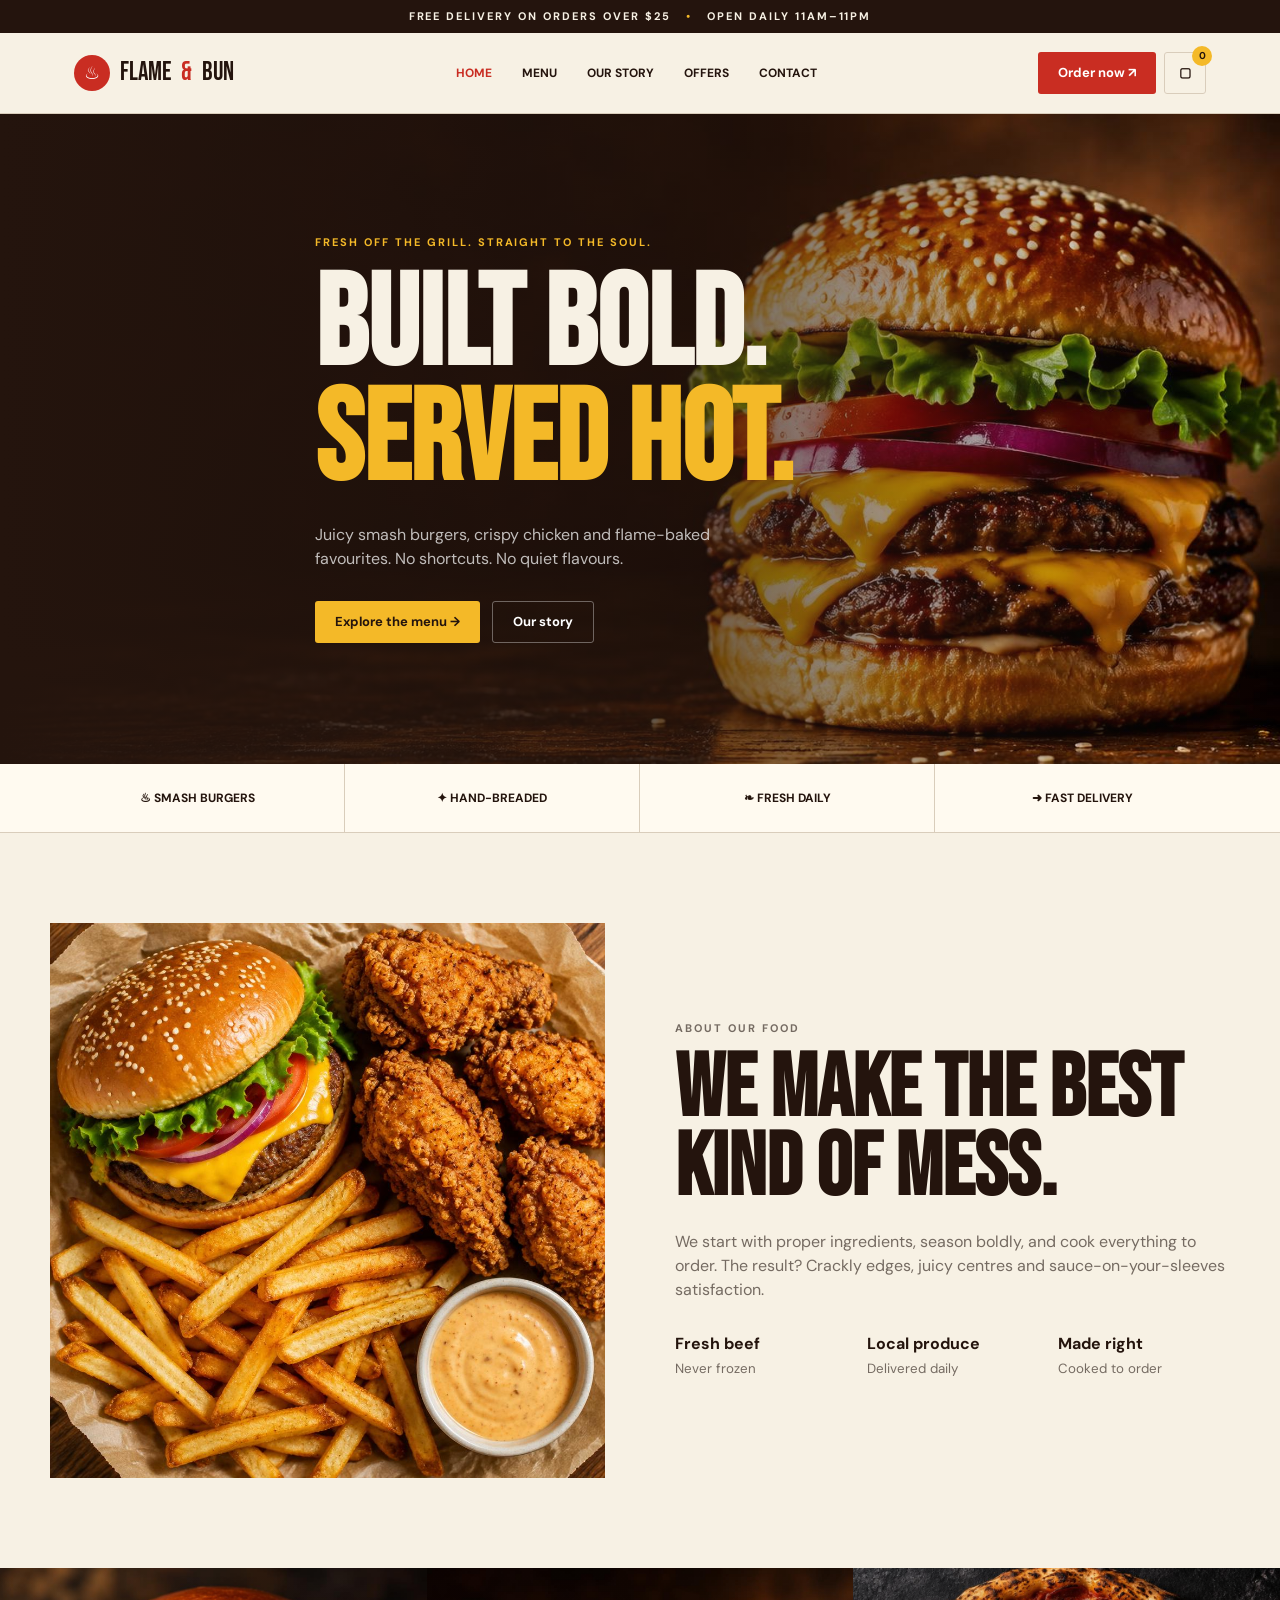
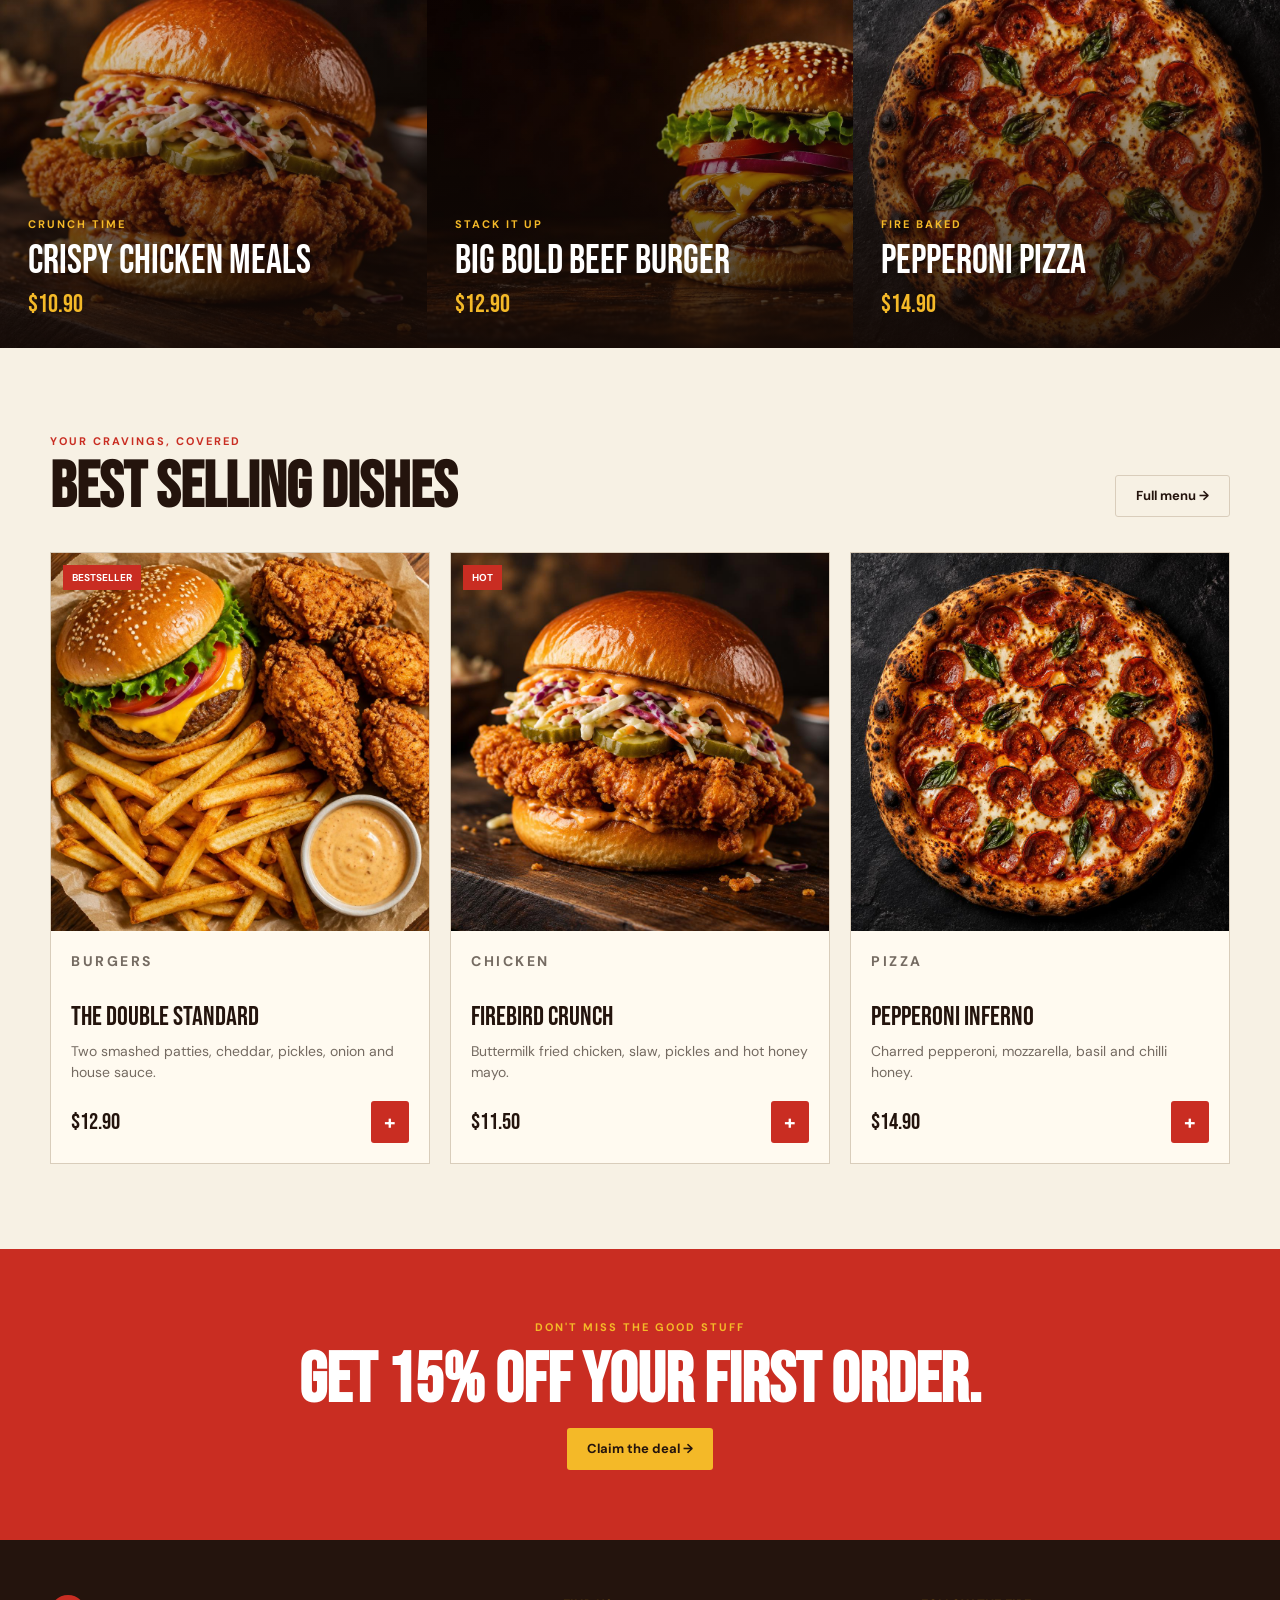
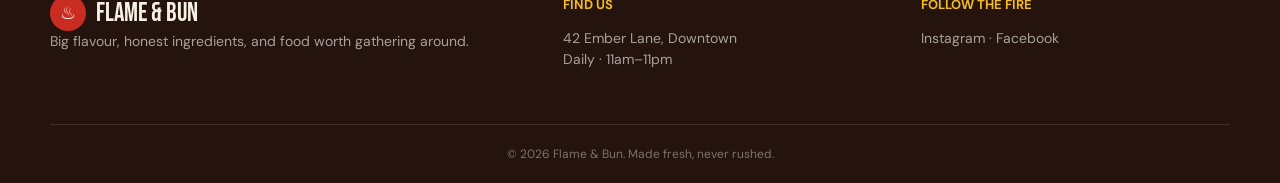
==== index.html @ 81d314da "not yet" ====
<!doctype html><html lang="en"><head><meta charset="UTF-8"><meta name="viewport" content="width=device-width,initial-scale=1"><title>Flame & Bun — Burgers Built Bold</title><meta name="description" content="Smash burgers, fried chicken and fire-baked pizza made fresh every day."><link rel="stylesheet" href="styles.css"></head><body data-page="home"><div class="topbar">Free delivery on orders over $25 <b>•</b> Open daily 11am–11pm</div><header class="header"><div class="nav-wrap"><a class="brand" href="index.html"><span class="brand-mark">♨</span>Flame <em>&</em> Bun</a><nav class="nav"><a data-page="home" href="index.html">Home</a><a data-page="menu" href="menu.html">Menu</a><a data-page="about" href="about.html">Our story</a><a data-page="offers" href="offers.html">Offers</a><a data-page="contact" href="contact.html">Contact</a></nav><div class="actions"><a class="btn order-btn" href="menu.html">Order now ↗</a><button class="btn cart" aria-label="Shopping bag">▢<span class="cart-count"></span></button><button class="btn menu-toggle" aria-label="Toggle menu">☰</button></div></div></header><main><section class="hero"><img src="assets/hero-burger.jpg" alt="Double cheeseburger"><div class="container hero-content"><p class="eyebrow on-dark">Fresh off the grill. Straight to the soul.</p><h1 class="display">Built bold.<br><span>Served hot.</span></h1><p>Juicy smash burgers, crispy chicken and flame-baked favourites. No shortcuts. No quiet flavours.</p><div class="button-row"><a class="btn gold" href="menu.html">Explore the menu →</a><a class="btn inverse" href="about.html">Our story</a></div></div></section><section class="features"><div class="container feature-grid"><div class="feature">♨ Smash burgers</div><div class="feature">✦ Hand-breaded</div><div class="feature">❧ Fresh daily</div><div class="feature">➜ Fast delivery</div></div></section><section class="container split"><img src="assets/food-feast.jpg" alt="Flame and Bun food feast"><div><p class="eyebrow">About our food</p><h2 class="display">We make the best kind of mess.</h2><p>We start with proper ingredients, season boldly, and cook everything to order. The result? Crackly edges, juicy centres and sauce-on-your-sleeves satisfaction.</p><div class="stat-grid"><div class="stat"><strong>Fresh beef</strong><small>Never frozen</small></div><div class="stat"><strong>Local produce</strong><small>Delivered daily</small></div><div class="stat"><strong>Made right</strong><small>Cooked to order</small></div></div></div></section><section class="promos"><article class="promo"><img src="assets/chicken-burger.jpg" alt="Crispy chicken burger"><div class="promo-copy"><p class="eyebrow on-dark">Crunch time</p><h3>Crispy chicken meals</h3><strong>$10.90</strong></div></article><article class="promo"><img src="assets/hero-burger.jpg" alt="Double beef burger"><div class="promo-copy"><p class="eyebrow on-dark">Stack it up</p><h3>Big bold beef burger</h3><strong>$12.90</strong></div></article><article class="promo"><img src="assets/pizza.jpg" alt="Pepperoni pizza"><div class="promo-copy"><p class="eyebrow on-dark">Fire baked</p><h3>Pepperoni pizza</h3><strong>$14.90</strong></div></article></section><section class="section"><div class="container"><div class="title-row"><div><p class="eyebrow">Your cravings, covered</p><h2 class="display">Best selling dishes</h2></div><a class="btn outline" href="menu.html">Full menu →</a></div><div class="cards"><article class="card"><div class="card-media"><img src="assets/food-feast.jpg" alt="Double Standard burger"><span class="badge">Bestseller</span></div><div class="card-body"><p class="eyebrow">Burgers</p><h3>The Double Standard</h3><p>Two smashed patties, cheddar, pickles, onion and house sauce.</p><div class="card-bottom"><span class="price">$12.90</span><button class="btn add">+</button></div></div></article><article class="card"><div class="card-media"><img src="assets/chicken-burger.jpg" alt="Firebird Crunch"><span class="badge">Hot</span></div><div class="card-body"><p class="eyebrow">Chicken</p><h3>Firebird Crunch</h3><p>Buttermilk fried chicken, slaw, pickles and hot honey mayo.</p><div class="card-bottom"><span class="price">$11.50</span><button class="btn add">+</button></div></div></article><article class="card"><div class="card-media"><img src="assets/pizza.jpg" alt="Pepperoni Inferno"></div><div class="card-body"><p class="eyebrow">Pizza</p><h3>Pepperoni Inferno</h3><p>Charred pepperoni, mozzarella, basil and chilli honey.</p><div class="card-bottom"><span class="price">$14.90</span><button class="btn add">+</button></div></div></article></div></div></section><section class="deal-band"><p class="eyebrow on-dark">Don't miss the good stuff</p><h2 class="display">Get 15% off your first order.</h2><a class="btn gold" href="offers.html">Claim the deal →</a></section></main><footer class="footer"><div class="container footer-grid"><div><a class="brand" href="index.html"><span class="brand-mark">♨</span>Flame & Bun</a><p>Big flavour, honest ingredients, and food worth gathering around.</p></div><div><h3>Find us</h3><p>42 Ember Lane, Downtown<br>Daily · 11am–11pm</p></div><div><h3>Follow the fire</h3><p>Instagram · Facebook</p></div></div><div class="container copyright">© 2026 Flame & Bun. Made fresh, never rushed.</div></footer><script src="script.js"></script></body></html>
---- styles.css ----
@import url('https://fonts.googleapis.com/css2?family=Bebas+Neue&family=DM+Sans:wght@400;500;600;700&display=swap');
:root{--cream:#f7f1e4;--paper:#fffaf0;--ink:#24140d;--red:#c92d22;--gold:#f4b928;--rust:#a94f2d;--line:#d9cdbb;--muted:#756b62;--display:'Bebas Neue',sans-serif;--body:'DM Sans',sans-serif}*{box-sizing:border-box}html{scroll-behavior:smooth}body{margin:0;background:var(--cream);color:var(--ink);font-family:var(--body);line-height:1.5}img{display:block;max-width:100%}a{color:inherit;text-decoration:none}button,input,textarea{font:inherit}.topbar{background:var(--ink);color:var(--cream);padding:8px 16px;text-align:center;font-size:11px;font-weight:700;letter-spacing:.18em;text-transform:uppercase}.topbar b{color:var(--gold);margin:0 10px}.header{position:sticky;top:0;z-index:20;background:rgba(247,241,228,.96);border-bottom:1px solid var(--line);backdrop-filter:blur(10px)}.nav-wrap{max-width:1180px;height:80px;margin:auto;padding:0 24px;display:flex;align-items:center;justify-content:space-between}.brand{display:flex;align-items:center;gap:10px;font:26px var(--display);text-transform:uppercase}.brand-mark{width:36px;height:36px;border-radius:50%;display:grid;place-items:center;background:var(--red);color:#fff;font-size:18px}.brand em{font-style:normal;color:var(--red)}.nav{display:flex;gap:30px}.nav a{font-size:12px;font-weight:700;text-transform:uppercase}.nav a.active,.nav a:hover{color:var(--red)}.actions{display:flex;align-items:center;gap:8px}.btn{border:0;border-radius:3px;background:var(--red);color:#fff;display:inline-flex;align-items:center;justify-content:center;gap:8px;min-height:42px;padding:0 20px;font-weight:700;font-size:13px;cursor:pointer}.btn:hover{filter:brightness(.93)}.btn.gold{background:var(--gold);color:var(--ink)}.btn.outline{background:transparent;color:inherit;border:1px solid var(--line)}.btn.inverse{background:transparent;border:1px solid rgba(255,255,255,.35)}.cart{position:relative;width:42px;padding:0;background:transparent;color:var(--ink);border:1px solid var(--line)}.cart-count{position:absolute;right:-7px;top:-7px;min-width:20px;height:20px;border-radius:50%;background:var(--gold);display:grid;place-items:center;color:var(--ink);font-size:10px}.menu-toggle{display:none;width:42px;padding:0;background:var(--gold);color:var(--ink)}.hero{min-height:650px;position:relative;display:flex;align-items:center;color:var(--cream);overflow:hidden}.hero>img{position:absolute;inset:0;width:100%;height:100%;object-fit:cover;object-position:65% center}.hero:after{content:'';position:absolute;inset:0;background:linear-gradient(90deg,var(--ink),rgba(36,20,13,.72),transparent)}.container{width:min(1180px,calc(100% - 40px));margin:auto}.hero-content{position:relative;z-index:1;max-width:650px}.eyebrow{margin:0;color:var(--red);font-size:11px;font-weight:700;letter-spacing:.18em;text-transform:uppercase}.on-dark{color:var(--gold)}h1,h2,h3,p{margin-top:0}.display{font-family:var(--display);text-transform:uppercase;line-height:.9}.hero h1{font-size:clamp(76px,10vw,138px);margin:18px 0 24px}.hero h1 span{color:var(--gold)}.hero p:not(.eyebrow){max-width:470px;color:rgba(255,255,255,.72)}.button-row{display:flex;gap:12px;flex-wrap:wrap;margin-top:30px}.features{background:var(--paper);border-bottom:1px solid var(--line)}.feature-grid{display:grid;grid-template-columns:repeat(4,1fr)}.feature{padding:25px;text-align:center;border-right:1px solid var(--line);font-size:12px;font-weight:700;text-transform:uppercase}.feature:last-child{border:0}.split{padding:90px 0;display:grid;grid-template-columns:1fr 1fr;gap:70px;align-items:center}.split img{width:100%;aspect-ratio:1;object-fit:cover}.split h2,.section-head h1{font-size:clamp(60px,7vw,88px);margin:14px 0 22px}.split p{color:var(--muted)}.stat-grid{display:grid;grid-template-columns:repeat(3,1fr);gap:20px;margin-top:30px}.stat strong{display:block}.stat small{color:var(--muted)}.promos{display:grid;grid-template-columns:repeat(3,1fr)}.promo{min-height:380px;position:relative;overflow:hidden;color:#fff}.promo img{position:absolute;width:100%;height:100%;object-fit:cover}.promo:after{content:'';position:absolute;inset:0;background:linear-gradient(transparent,rgba(20,10,6,.9))}.promo-copy{position:absolute;z-index:2;bottom:0;padding:28px}.promo h3{font:40px/1 var(--display);text-transform:uppercase;margin:8px 0}.promo strong{font:25px var(--display);color:var(--gold)}.section{padding:85px 0}.section-head.dark{background:var(--ink);color:var(--cream);padding:70px 0}.section-head p:last-child{max-width:590px;color:rgba(255,255,255,.62)}.title-row{display:flex;align-items:end;justify-content:space-between;margin-bottom:35px}.title-row h2{font-size:64px;margin:10px 0 0}.cards{display:grid;grid-template-columns:repeat(3,1fr);gap:20px}.card{background:var(--paper);border:1px solid var(--line);overflow:hidden}.card-media{position:relative;aspect-ratio:1;overflow:hidden}.card-media img{width:100%;height:100%;object-fit:cover;transition:.4s}.card:hover img{transform:scale(1.04)}.badge{position:absolute;top:12px;left:12px;background:var(--red);color:#fff;padding:5px 9px;font-size:10px;font-weight:700;text-transform:uppercase}.card-body{padding:20px}.card-body h3{font:27px var(--display);text-transform:uppercase;margin:8px 0}.card-body p{min-height:42px;color:var(--muted);font-size:14px}.card-bottom{display:flex;align-items:center;justify-content:space-between;margin-top:18px}.price{font:23px var(--display)}.add{width:38px;padding:0;font-size:20px}.filters{display:flex;gap:8px;flex-wrap:wrap;margin-bottom:32px}.filter.active{background:var(--red);color:#fff;border-color:var(--red)}.values{background:var(--gold);padding:65px 0}.value-grid{display:grid;grid-template-columns:repeat(3,1fr);gap:40px}.value{border-top:2px solid var(--ink);padding-top:20px}.value .icon{font-size:30px}.value h3{font:34px var(--display);text-transform:uppercase;margin:16px 0 8px}.wide-image{min-height:500px;position:relative;color:#fff;display:flex;align-items:end;padding:60px 0}.wide-image img{position:absolute;inset:0;width:100%;height:100%;object-fit:cover}.wide-image:after{content:'';position:absolute;inset:0;background:rgba(36,20,13,.55)}.wide-image .container{position:relative;z-index:2}.wide-image h2{font-size:76px}.offer .card-media{aspect-ratio:4/3}.deal-band{background:var(--red);color:#fff;text-align:center;padding:70px 20px}.deal-band h2{font-size:70px;margin:15px 0}.contact-grid{display:grid;grid-template-columns:.8fr 1.2fr;gap:70px}.contact-info h2{font-size:56px;margin:15px 0 25px}.contact-list{list-style:none;padding:0;margin:0}.contact-list li{margin:18px 0}.mini-stats{display:grid;grid-template-columns:1fr 1fr;gap:12px;margin-top:35px}.mini-stat{padding:20px;background:var(--gold)}.mini-stat.dark{background:var(--ink);color:#fff}.mini-stat strong{font:30px var(--display);display:block}.form{background:var(--paper);border:1px solid var(--line);padding:35px}.form h2{font-size:42px}.fields{display:grid;grid-template-columns:1fr 1fr;gap:18px}.form label{display:block;font-size:11px;font-weight:700;text-transform:uppercase}.form input,.form textarea{width:100%;margin-top:8px;border:1px solid var(--line);background:var(--cream);padding:13px;outline:none}.form input:focus,.form textarea:focus{border-color:var(--red)}.form textarea{resize:vertical}.full{margin-top:18px}.success{color:var(--red);font-weight:700;margin:14px 0 0}.footer{background:var(--ink);color:var(--cream);padding:55px 0 20px}.footer-grid{display:grid;grid-template-columns:1.5fr 1fr 1fr;gap:50px}.footer h3{color:var(--gold);font-size:13px;text-transform:uppercase}.footer p{font-size:14px;color:rgba(255,255,255,.6)}.copyright{border-top:1px solid rgba(255,255,255,.12);text-align:center;padding-top:20px;margin-top:40px;color:rgba(255,255,255,.4);font-size:12px}
@media(max-width:800px){.nav{display:none;position:absolute;left:0;right:0;top:80px;background:var(--cream);padding:20px}.nav.open{display:block}.nav a{display:block;padding:14px 0;border-bottom:1px solid var(--line)}.order-btn{display:none}.menu-toggle{display:inline-flex}.hero{min-height:620px}.hero:after{background:linear-gradient(90deg,rgba(36,20,13,.9),rgba(36,20,13,.3))}.hero h1{font-size:72px}.feature-grid{grid-template-columns:1fr 1fr}.feature:nth-child(2){border-right:0}.split,.contact-grid{grid-template-columns:1fr;gap:40px}.promos,.cards,.value-grid,.footer-grid{grid-template-columns:1fr}.stat-grid{grid-template-columns:1fr}.promo{min-height:330px}.title-row{align-items:start;flex-direction:column}.fields{grid-template-columns:1fr}.section{padding:60px 0}.section-head.dark{padding:55px 0}.footer-grid{gap:25px}}
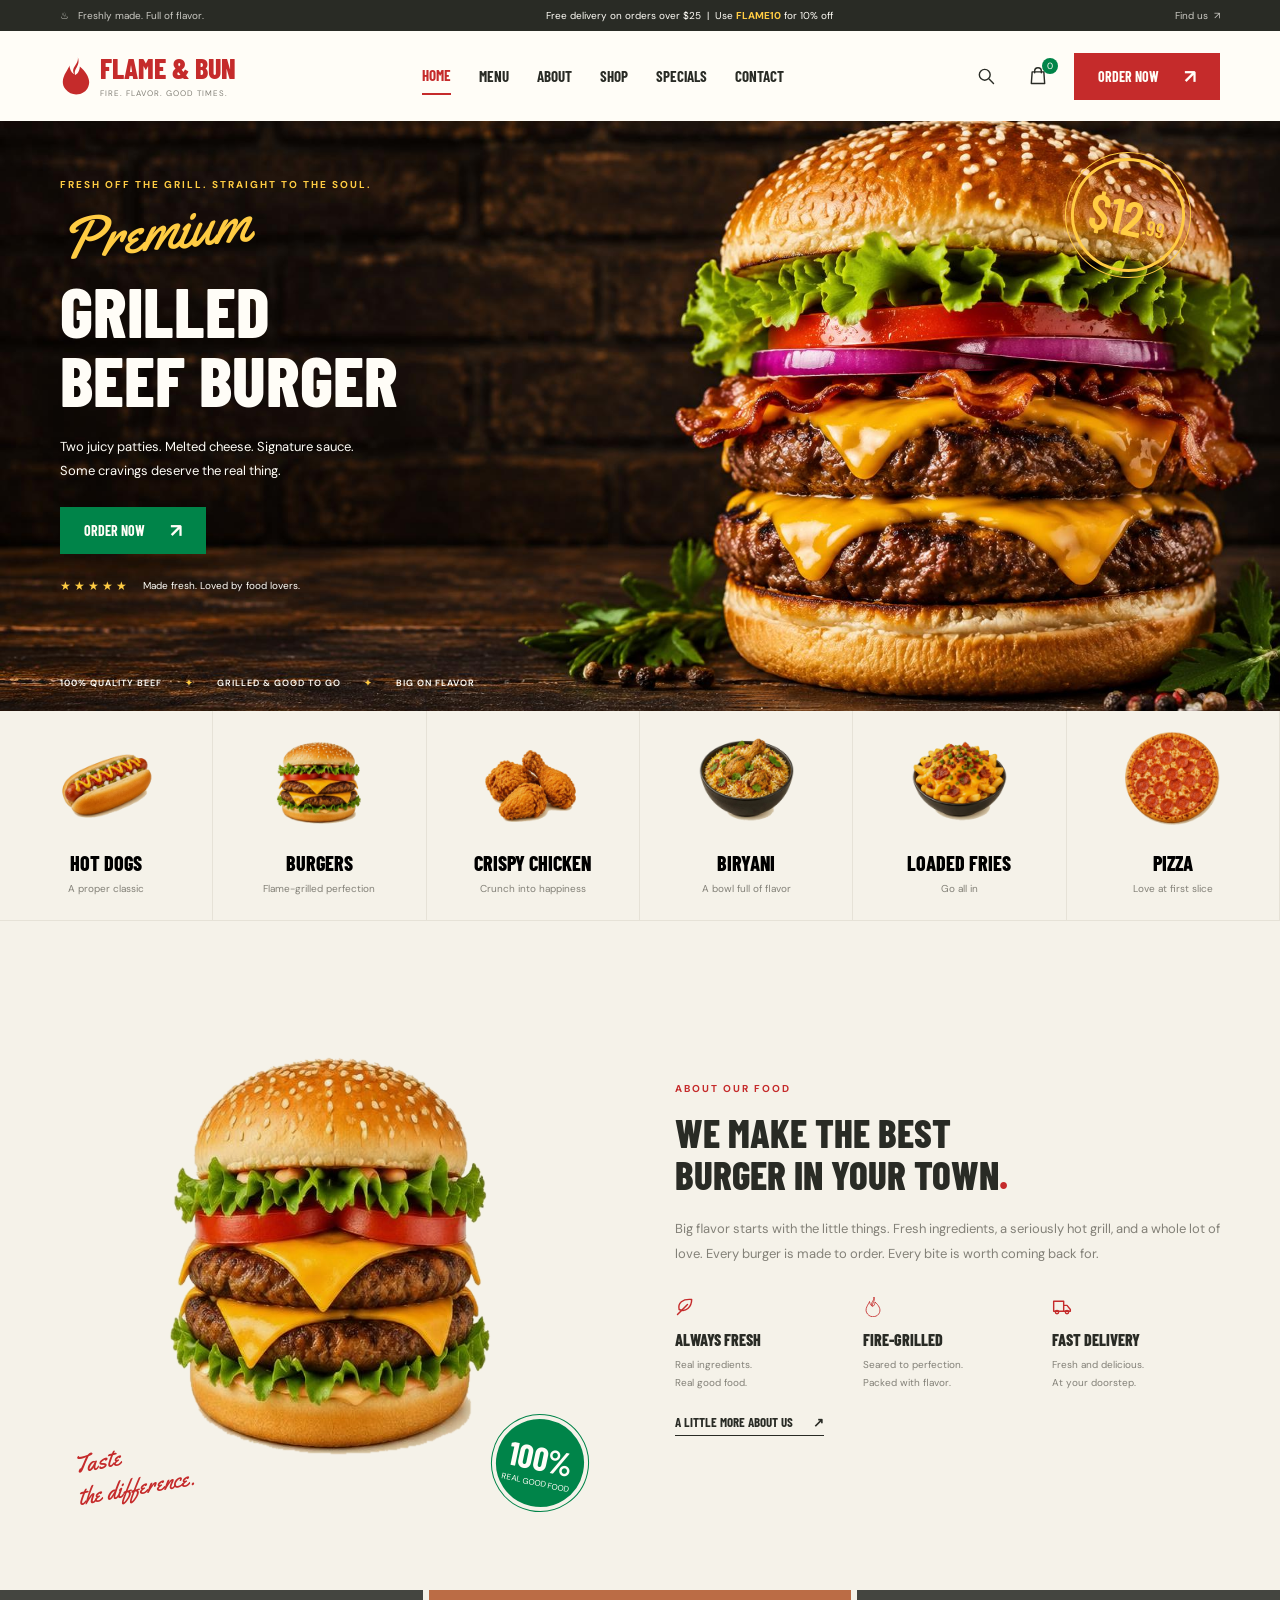
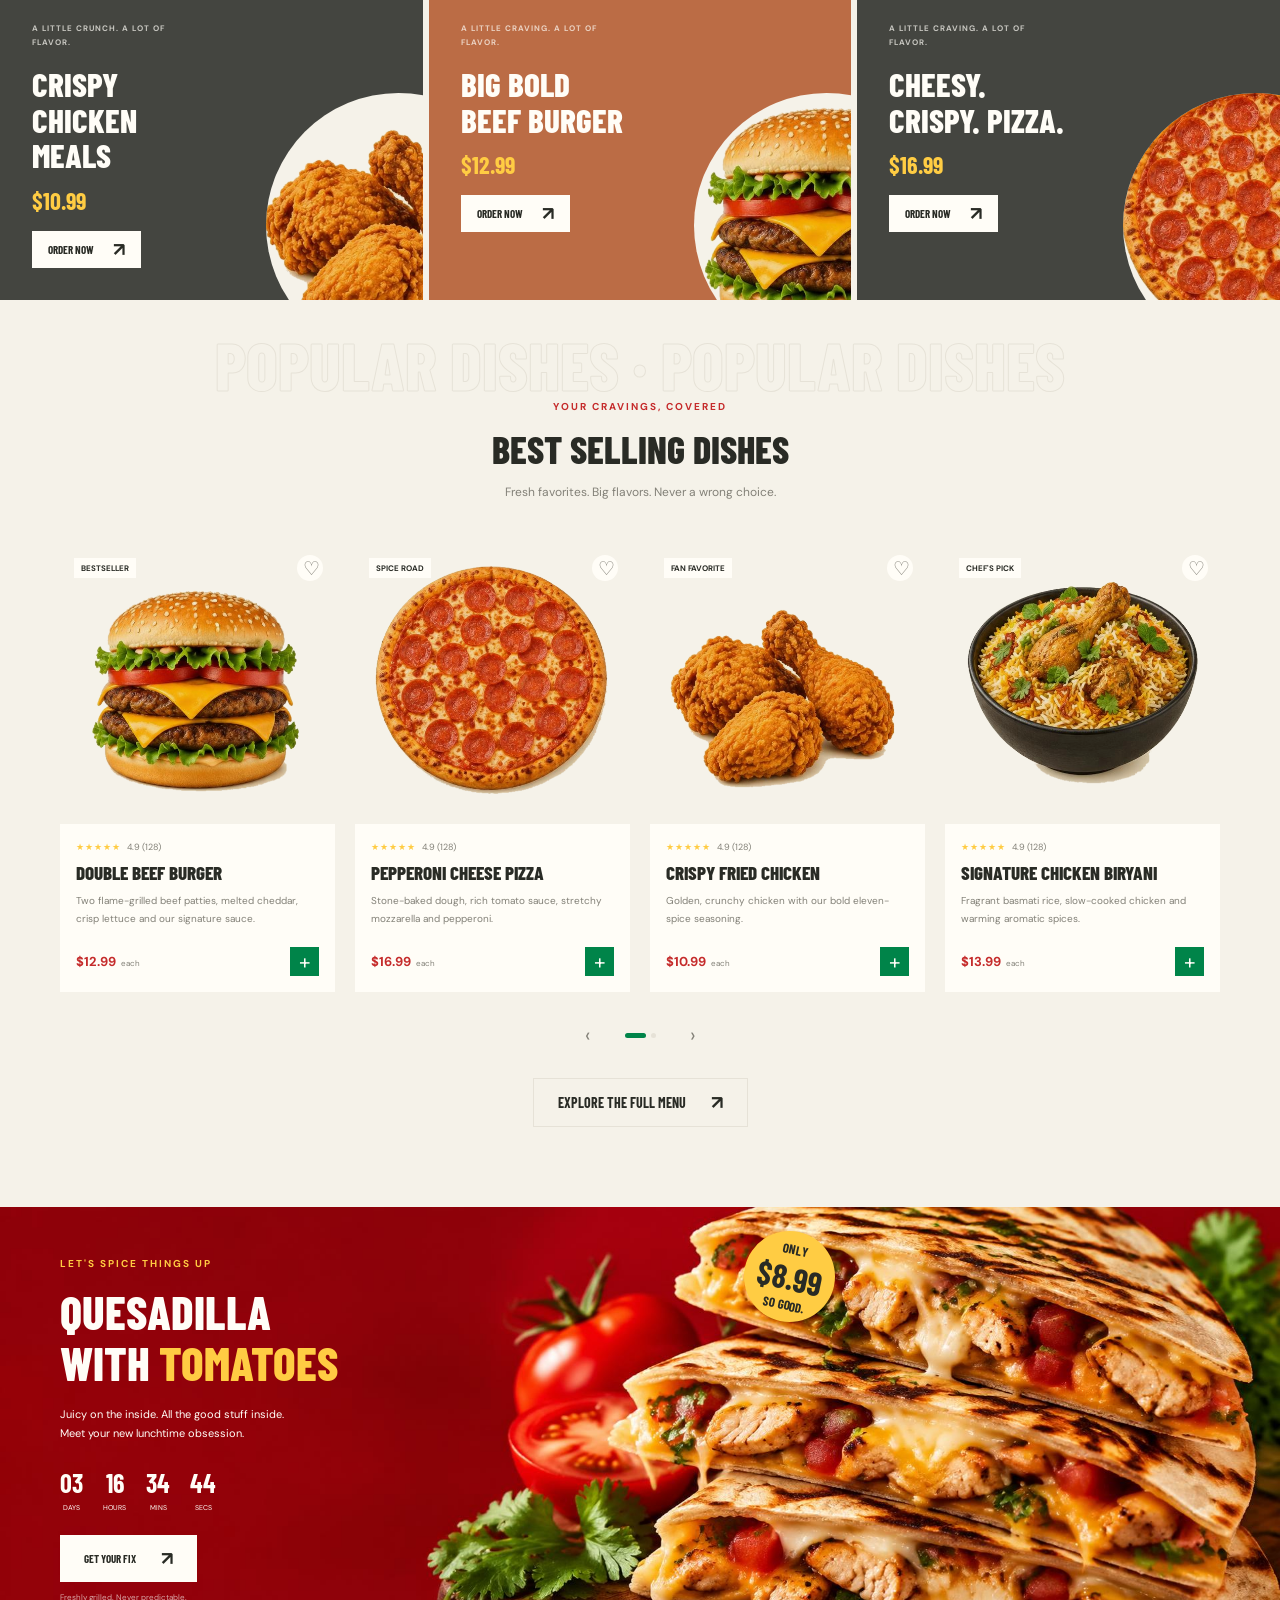
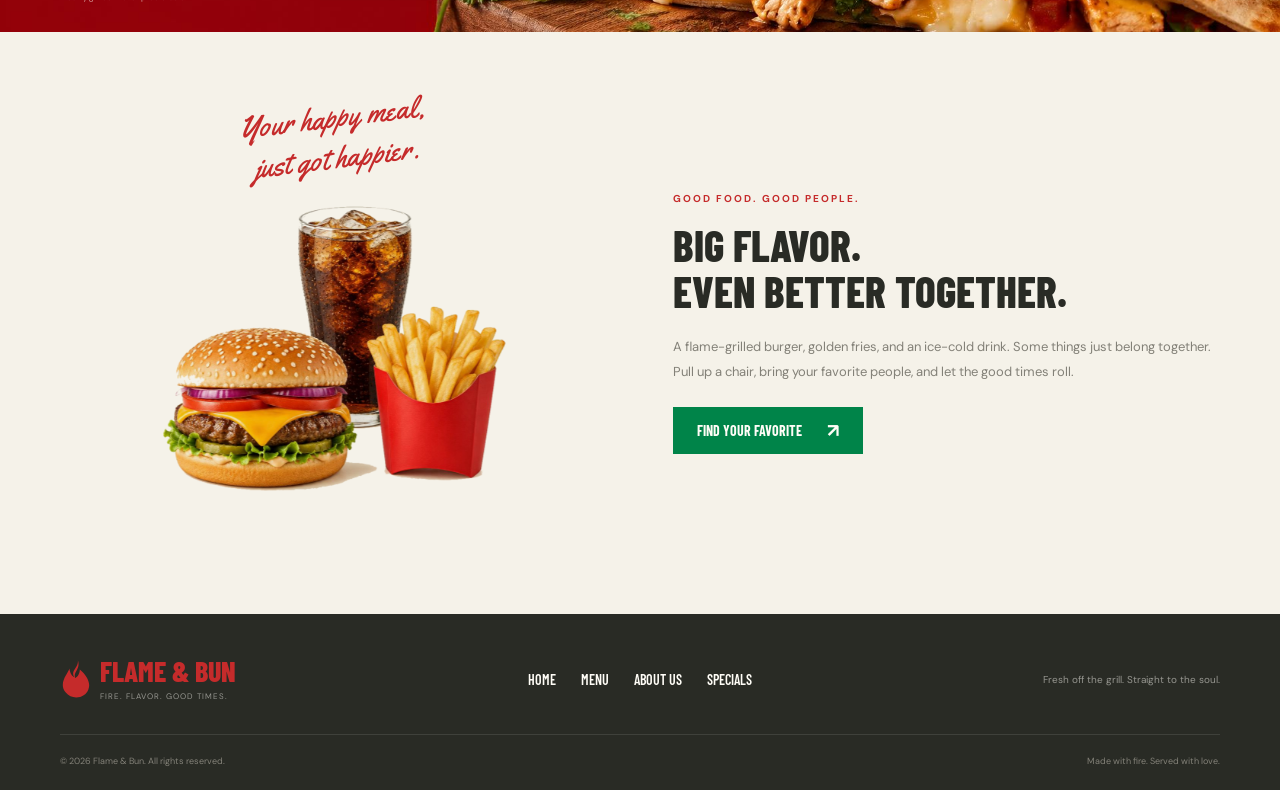
==== commit a448bbe7: "done" ====
--- a/index.html
+++ b/index.html
@@ -1 +1,349 @@
-<!doctype html><html lang="en"><head><meta charset="UTF-8"><meta name="viewport" content="width=device-width,initial-scale=1"><title>Flame & Bun — Burgers Built Bold</title><meta name="description" content="Smash burgers, fried chicken and fire-baked pizza made fresh every day."><link rel="stylesheet" href="styles.css"></head><body data-page="home"><div class="topbar">Free delivery on orders over $25 <b>•</b> Open daily 11am–11pm</div><header class="header"><div class="nav-wrap"><a class="brand" href="index.html"><span class="brand-mark">♨</span>Flame <em>&</em> Bun</a><nav class="nav"><a data-page="home" href="index.html">Home</a><a data-page="menu" href="menu.html">Menu</a><a data-page="about" href="about.html">Our story</a><a data-page="offers" href="offers.html">Offers</a><a data-page="contact" href="contact.html">Contact</a></nav><div class="actions"><a class="btn order-btn" href="menu.html">Order now ↗</a><button class="btn cart" aria-label="Shopping bag">▢<span class="cart-count"></span></button><button class="btn menu-toggle" aria-label="Toggle menu">☰</button></div></div></header><main><section class="hero"><img src="assets/hero-burger.jpg" alt="Double cheeseburger"><div class="container hero-content"><p class="eyebrow on-dark">Fresh off the grill. Straight to the soul.</p><h1 class="display">Built bold.<br><span>Served hot.</span></h1><p>Juicy smash burgers, crispy chicken and flame-baked favourites. No shortcuts. No quiet flavours.</p><div class="button-row"><a class="btn gold" href="menu.html">Explore the menu →</a><a class="btn inverse" href="about.html">Our story</a></div></div></section><section class="features"><div class="container feature-grid"><div class="feature">♨ Smash burgers</div><div class="feature">✦ Hand-breaded</div><div class="feature">❧ Fresh daily</div><div class="feature">➜ Fast delivery</div></div></section><section class="container split"><img src="assets/food-feast.jpg" alt="Flame and Bun food feast"><div><p class="eyebrow">About our food</p><h2 class="display">We make the best kind of mess.</h2><p>We start with proper ingredients, season boldly, and cook everything to order. The result? Crackly edges, juicy centres and sauce-on-your-sleeves satisfaction.</p><div class="stat-grid"><div class="stat"><strong>Fresh beef</strong><small>Never frozen</small></div><div class="stat"><strong>Local produce</strong><small>Delivered daily</small></div><div class="stat"><strong>Made right</strong><small>Cooked to order</small></div></div></div></section><section class="promos"><article class="promo"><img src="assets/chicken-burger.jpg" alt="Crispy chicken burger"><div class="promo-copy"><p class="eyebrow on-dark">Crunch time</p><h3>Crispy chicken meals</h3><strong>$10.90</strong></div></article><article class="promo"><img src="assets/hero-burger.jpg" alt="Double beef burger"><div class="promo-copy"><p class="eyebrow on-dark">Stack it up</p><h3>Big bold beef burger</h3><strong>$12.90</strong></div></article><article class="promo"><img src="assets/pizza.jpg" alt="Pepperoni pizza"><div class="promo-copy"><p class="eyebrow on-dark">Fire baked</p><h3>Pepperoni pizza</h3><strong>$14.90</strong></div></article></section><section class="section"><div class="container"><div class="title-row"><div><p class="eyebrow">Your cravings, covered</p><h2 class="display">Best selling dishes</h2></div><a class="btn outline" href="menu.html">Full menu →</a></div><div class="cards"><article class="card"><div class="card-media"><img src="assets/food-feast.jpg" alt="Double Standard burger"><span class="badge">Bestseller</span></div><div class="card-body"><p class="eyebrow">Burgers</p><h3>The Double Standard</h3><p>Two smashed patties, cheddar, pickles, onion and house sauce.</p><div class="card-bottom"><span class="price">$12.90</span><button class="btn add">+</button></div></div></article><article class="card"><div class="card-media"><img src="assets/chicken-burger.jpg" alt="Firebird Crunch"><span class="badge">Hot</span></div><div class="card-body"><p class="eyebrow">Chicken</p><h3>Firebird Crunch</h3><p>Buttermilk fried chicken, slaw, pickles and hot honey mayo.</p><div class="card-bottom"><span class="price">$11.50</span><button class="btn add">+</button></div></div></article><article class="card"><div class="card-media"><img src="assets/pizza.jpg" alt="Pepperoni Inferno"></div><div class="card-body"><p class="eyebrow">Pizza</p><h3>Pepperoni Inferno</h3><p>Charred pepperoni, mozzarella, basil and chilli honey.</p><div class="card-bottom"><span class="price">$14.90</span><button class="btn add">+</button></div></div></article></div></div></section><section class="deal-band"><p class="eyebrow on-dark">Don't miss the good stuff</p><h2 class="display">Get 15% off your first order.</h2><a class="btn gold" href="offers.html">Claim the deal →</a></section></main><footer class="footer"><div class="container footer-grid"><div><a class="brand" href="index.html"><span class="brand-mark">♨</span>Flame & Bun</a><p>Big flavour, honest ingredients, and food worth gathering around.</p></div><div><h3>Find us</h3><p>42 Ember Lane, Downtown<br>Daily · 11am–11pm</p></div><div><h3>Follow the fire</h3><p>Instagram · Facebook</p></div></div><div class="container copyright">© 2026 Flame & Bun. Made fresh, never rushed.</div></footer><script src="script.js"></script></body></html>
+<!DOCTYPE html>
+<html lang="en">
+<head>
+  <meta charset="utf-8" />
+  <meta name="viewport" content="width=device-width, initial-scale=1.0" />
+  <title>Home — Flame &amp; Bun</title>
+  <meta name="description" content="Fire-grilled burgers, fresh favorites and big flavor at Flame &amp; Bun." />
+  <meta property="og:title" content="Home — Flame &amp; Bun" />
+  <meta property="og:description" content="Fire-grilled burgers, fresh favorites and big flavor at Flame &amp; Bun." />
+  <meta property="og:type" content="website" />
+  <meta name="twitter:card" content="summary_large_image" />
+  <link rel="icon" href="favicon.svg" type="image/svg+xml" />
+  <link rel="stylesheet" href="fonts.css" />
+  <link rel="stylesheet" href="styles.css" />
+  <script defer src="app.js"></script>
+</head>
+<body data-page="index">
+
+  <!-- SVG sprite -->
+  <svg style="display:none" xmlns="http://www.w3.org/2000/svg">
+    <symbol id="flame" viewBox="0 0 32 40">
+      <path d="M18 0c3 10-5 12-3 19 3-1 5-5 5-9 7 6 12 14 9 21-3 9-17 12-24 3C-3 24 8 14 9 9c1 6 3 8 5 9C10 11 19 8 18 0Z" />
+    </symbol>
+    <symbol id="bag" viewBox="0 0 24 24">
+      <path d="M5 7h14l1 14H4L5 7Z" />
+      <path d="M8 8V6a4 4 0 0 1 8 0v2" />
+    </symbol>
+    <symbol id="search" viewBox="0 0 24 24">
+      <circle cx="10.5" cy="10.5" r="6.5" />
+      <path d="m16 16 5 5" />
+    </symbol>
+    <symbol id="leaf" viewBox="0 0 24 24">
+      <path d="M20 3C9 2 3 7 5 15c8 4 15-3 15-12Z" />
+      <path d="m3 21 12-12" />
+    </symbol>
+    <symbol id="truck" viewBox="0 0 24 24">
+      <path d="M2 5h12v12H2V5Zm12 5h4l4 5v2h-8" />
+      <circle cx="6" cy="18" r="2" />
+      <circle cx="18" cy="18" r="2" />
+    </symbol>
+  </svg>
+
+  <!-- Topbar -->
+  <div class="topbar">
+    <div class="container">
+      <span class="tiny">♨&nbsp;&nbsp; Freshly made. Full of flavor.</span>
+      <span>Free delivery on orders over $25 &nbsp;|&nbsp; Use <strong>FLAME10</strong> for 10% off</span>
+      <a class="tiny" href="contact.html">Find us &nbsp;↗</a>
+    </div>
+  </div>
+
+  <!-- Header -->
+  <header class="header">
+    <div class="container header-inner">
+      <a class="brand" href="index.html" aria-label="Flame and Bun home">
+        <svg><use href="#flame" /></svg>
+        <div>
+          <strong>FLAME<span> &amp; </span>BUN</strong>
+          <small>FIRE. FLAVOR. GOOD TIMES.</small>
+        </div>
+      </a>
+
+      <nav class="nav" id="navigation" aria-label="Main navigation">
+        <a href="index.html" class="active" aria-current="page">HOME</a>
+        <a href="menu.html">MENU</a>
+        <a href="about.html">ABOUT</a>
+        <a href="shop.html">SHOP</a>
+        <a href="specials.html">SPECIALS</a>
+        <a href="contact.html">CONTACT</a>
+      </nav>
+
+      <div class="header-actions">
+        <button class="icon-button" id="search-open" aria-label="Search the menu">
+          <svg><use href="#search" /></svg>
+        </button>
+        <button class="icon-button" id="cart-open" aria-label="Open your order">
+          <svg><use href="#bag" /></svg>
+          <span class="cart-count" id="cart-count">0</span>
+        </button>
+        <a class="button button-red" href="menu.html">ORDER NOW <span>↗</span></a>
+        <button class="icon-button menu-toggle" id="menu-toggle" aria-label="Toggle navigation" aria-expanded="false">
+          <svg viewBox="0 0 24 24"><path d="M3 6h18M3 12h18M3 18h18" /></svg>
+        </button>
+      </div>
+    </div>
+  </header>
+
+  <!-- Search panel -->
+  <div class="search-panel" id="search-panel">
+    <form id="search-form">
+      <input type="search" id="search-input" placeholder="What are you craving?" aria-label="Search dishes" />
+      <button class="button" type="submit">SEARCH <span>↗</span></button>
+    </form>
+  </div>
+
+  <main>
+
+    <!-- Hero -->
+    <section class="hero" id="home" aria-label="Premium grilled beef burger">
+      <img
+        class="hero-photo"
+        src="images/burger-hero.jpg"
+        alt="Double flame-grilled beef burger with melted cheddar, bacon and fresh vegetables"
+        width="1920" height="1024"
+        fetchpriority="high"
+      />
+      <div class="container">
+        <div class="eyebrow">FRESH OFF THE GRILL. STRAIGHT TO THE SOUL.</div>
+        <span class="script">Premium</span>
+        <h1>GRILLED<br />BEEF BURGER</h1>
+        <p>Two juicy patties. Melted cheese. Signature sauce.<br />Some cravings deserve the real thing.</p>
+        <a class="button" href="menu.html">ORDER NOW <span>↗</span></a>
+        <div class="hero-rating">
+          <span class="stars">★★★★★</span>
+          <span>Made fresh. Loved by food lovers.</span>
+        </div>
+        <div class="hero-price">$12<small>.99</small></div>
+        <div class="hero-bottom">
+          <span>100% QUALITY BEEF</span>
+          <b>✦</b>
+          <span>GRILLED &amp; GOOD TO GO</span>
+          <b>✦</b>
+          <span>BIG ON FLAVOR</span>
+        </div>
+      </div>
+    </section>
+
+    <!-- Categories -->
+    <section class="categories" aria-label="Menu categories">
+      <button class="category" data-category="hotdogs">
+        <img src="images/hotdog.png" alt="Loaded hot dog" width="145" height="105" />
+        <strong>HOT DOGS</strong>
+        <small>A proper classic</small>
+      </button>
+      <button class="category" data-category="burgers">
+        <img src="images/burger.png" alt="Double beef burger" width="145" height="105" />
+        <strong>BURGERS</strong>
+        <small>Flame-grilled perfection</small>
+      </button>
+      <button class="category" data-category="chicken">
+        <img src="images/chicken.png" alt="Golden fried chicken" width="145" height="105" />
+        <strong>CRISPY CHICKEN</strong>
+        <small>Crunch into happiness</small>
+      </button>
+      <button class="category" data-category="biryani">
+        <img src="images/biryani.png" alt="Chicken biryani" width="145" height="105" />
+        <strong>BIRYANI</strong>
+        <small>A bowl full of flavor</small>
+      </button>
+      <button class="category" data-category="fries">
+        <img src="images/fries.png" alt="Cheesy loaded fries" width="145" height="105" />
+        <strong>LOADED FRIES</strong>
+        <small>Go all in</small>
+      </button>
+      <button class="category" data-category="pizza">
+        <img src="images/pizza.png" alt="Pepperoni pizza" width="145" height="105" />
+        <strong>PIZZA</strong>
+        <small>Love at first slice</small>
+      </button>
+    </section>
+
+    <!-- About -->
+    <section class="about" id="about">
+      <div class="container about-grid">
+        <div class="about-image">
+          <img src="images/burger.png" alt="Our signature double cheeseburger" width="512" height="512" loading="lazy" />
+          <span class="about-signature script">Taste<br />the difference.</span>
+          <div class="about-stamp">
+            <strong>100%</strong>
+            <small>REAL GOOD FOOD</small>
+          </div>
+        </div>
+        <div>
+          <div class="eyebrow">ABOUT OUR FOOD</div>
+          <h2>WE MAKE THE BEST<br />BURGER IN YOUR TOWN<em>.</em></h2>
+          <p class="body-copy">Big flavor starts with the little things. Fresh ingredients, a seriously hot grill, and a whole lot of love. Every burger is made to order. Every bite is worth coming back for.</p>
+          <div class="about-features">
+            <div>
+              <svg><use href="#leaf" /></svg>
+              <h3>ALWAYS FRESH</h3>
+              <p>Real ingredients.<br />Real good food.</p>
+            </div>
+            <div>
+              <svg style="fill:none;stroke:currentColor"><use href="#flame" /></svg>
+              <h3>FIRE-GRILLED</h3>
+              <p>Seared to perfection.<br />Packed with flavor.</p>
+            </div>
+            <div>
+              <svg><use href="#truck" /></svg>
+              <h3>FAST DELIVERY</h3>
+              <p>Fresh and delicious.<br />At your doorstep.</p>
+            </div>
+          </div>
+          <a class="text-link" href="about.html#combo">A LITTLE MORE ABOUT US <span>↗</span></a>
+        </div>
+      </div>
+    </section>
+
+    <!-- Deals -->
+    <section class="deals" id="deals" aria-label="Our favorite meals">
+      <article class="deal">
+        <div class="eyebrow">A LITTLE CRUNCH. A LOT OF<br />FLAVOR.</div>
+        <h3>CRISPY<br />CHICKEN<br />MEALS</h3>
+        <div class="deal-price">$10.99</div>
+        <button class="button button-light" data-add="chicken">ORDER NOW <span>↗</span></button>
+        <div class="deal-image">
+          <img src="images/chicken.png" alt="Crispy chicken meal" width="512" height="512" loading="lazy" />
+        </div>
+      </article>
+      <article class="deal">
+        <div class="eyebrow">A LITTLE CRAVING. A LOT OF<br />FLAVOR.</div>
+        <h3>BIG BOLD<br />BEEF BURGER</h3>
+        <div class="deal-price">$12.99</div>
+        <button class="button button-light" data-add="burger">ORDER NOW <span>↗</span></button>
+        <div class="deal-image">
+          <img src="images/burger.png" alt="Big bold beef burger" width="512" height="512" loading="lazy" />
+        </div>
+      </article>
+      <article class="deal">
+        <div class="eyebrow">A LITTLE CRAVING. A LOT OF<br />FLAVOR.</div>
+        <h3>CHEESY.<br />CRISPY. PIZZA.</h3>
+        <div class="deal-price">$16.99</div>
+        <button class="button button-light" data-add="pizza">ORDER NOW <span>↗</span></button>
+        <div class="deal-image">
+          <img src="images/pizza.png" alt="Cheesy pepperoni pizza" width="512" height="512" loading="lazy" />
+        </div>
+      </article>
+    </section>
+
+    <!-- Best Sellers -->
+    <section class="menu-section" id="menu">
+      <div class="outline-title" aria-hidden="true">POPULAR DISHES · POPULAR DISHES</div>
+      <div class="container">
+        <div class="section-heading">
+          <div class="eyebrow">YOUR CRAVINGS, COVERED</div>
+          <h2>BEST SELLING DISHES</h2>
+          <p>Fresh favorites. Big flavors. Never a wrong choice.</p>
+        </div>
+        <div class="dish-grid" id="dish-grid"></div>
+        <div class="menu-controls">
+          <button id="previous-dishes" aria-label="Previous dishes">&#8249;</button>
+          <span class="slider-indicator">
+            <i class="active"></i>
+            <i></i>
+          </span>
+          <button id="next-dishes" aria-label="Next dishes">&#8250;</button>
+        </div>
+        <div class="menu-footer">
+          <button class="button button-outline" id="full-menu">EXPLORE THE FULL MENU <span>↗</span></button>
+        </div>
+      </div>
+    </section>
+
+    <!-- Special Offer -->
+    <section class="offer" id="specials">
+      <img
+        src="images/quesadilla.jpg"
+        alt="Grilled chicken quesadillas with melted cheese and tomatoes"
+        width="1920" height="832"
+        loading="lazy"
+      />
+      <div class="container">
+        <div class="eyebrow">LET'S SPICE THINGS UP</div>
+        <h2>QUESADILLA<br />WITH <span>TOMATOES</span></h2>
+        <p>Juicy on the inside. All the good stuff inside.<br />Meet your new lunchtime obsession.</p>
+        <div class="countdown" aria-label="Featured special">
+          <div><strong>03</strong><small>DAYS</small></div>
+          <div><strong>16</strong><small>HOURS</small></div>
+          <div><strong>34</strong><small>MINS</small></div>
+          <div><strong>44</strong><small>SECS</small></div>
+        </div>
+        <button class="button button-light" data-add="quesadilla">GET YOUR FIX <span>↗</span></button>
+        <span class="offer-note">Freshly grilled. Never predictable.</span>
+        <div class="offer-badge">
+          <small>ONLY</small>
+          <strong>$8.99</strong>
+          <small>SO GOOD.</small>
+        </div>
+      </div>
+    </section>
+
+    <!-- Combo -->
+    <section class="combo-section" id="combo">
+      <div class="container combo-grid">
+        <div>
+          <span class="combo-script">Your happy meal,<br />just got happier.</span>
+          <img src="images/combo.png" alt="Burger, fries and ice-cold cola meal" width="1024" height="1024" loading="lazy" />
+        </div>
+        <div>
+          <div class="eyebrow">GOOD FOOD. GOOD PEOPLE.</div>
+          <h2>BIG FLAVOR.<br />EVEN BETTER TOGETHER.</h2>
+          <p class="body-copy">A flame-grilled burger, golden fries, and an ice-cold drink. Some things just belong together. Pull up a chair, bring your favorite people, and let the good times roll.</p>
+          <a class="button" href="menu.html">FIND YOUR FAVORITE <span>↗</span></a>
+        </div>
+      </div>
+    </section>
+
+  </main>
+
+  <!-- Footer -->
+  <footer class="footer" id="contact">
+    <div class="container">
+      <div class="footer-top">
+        <a class="brand" href="index.html">
+          <svg><use href="#flame" /></svg>
+          <div>
+            <strong>FLAME &amp; BUN</strong>
+            <small>FIRE. FLAVOR. GOOD TIMES.</small>
+          </div>
+        </a>
+        <nav aria-label="Footer navigation">
+          <a href="index.html">HOME</a>
+          <a href="menu.html">MENU</a>
+          <a href="about.html">ABOUT US</a>
+          <a href="specials.html">SPECIALS</a>
+        </nav>
+        <span class="footer-copy">Fresh off the grill. Straight to the soul.</span>
+      </div>
+      <div class="footer-bottom">
+        <span>&copy; 2026 Flame &amp; Bun. All rights reserved.</span>
+        <span>Made with fire. Served with love.</span>
+      </div>
+    </div>
+  </footer>
+
+  <!-- Cart drawer -->
+  <div class="drawer" id="cart-drawer">
+    <section class="drawer-panel" role="dialog" aria-modal="true" aria-labelledby="order-title">
+      <div class="drawer-heading">
+        <h2 id="order-title">YOUR ORDER</h2>
+        <button class="icon-button" id="cart-close" aria-label="Close your order">&#10005;</button>
+      </div>
+      <div id="cart-items"></div>
+      <div class="cart-total">
+        <span>Subtotal</span>
+        <span id="cart-total">$0.00</span>
+      </div>
+      <a class="button" href="menu.html" onclick="document.getElementById('cart-drawer').classList.remove('open');document.body.style.overflow=''">
+        KEEP EXPLORING <span>↗</span>
+      </a>
+      <p class="cart-disclaimer">This is a sample restaurant menu. Online checkout and delivery are not available.</p>
+    </section>
+  </div>
+
+  <!-- Toast -->
+  <div class="toast" id="toast" role="status" aria-live="polite"></div>
+
+</body>
+</html>
--- a/fonts.css
+++ b/fonts.css
@@ -0,0 +1,56 @@
+@font-face {
+  font-family: 'Barlow Condensed';
+  font-style: normal;
+  font-weight: 600;
+  font-display: swap;
+  src: url(fonts/font-0.ttf) format('truetype');
+}
+@font-face {
+  font-family: 'Barlow Condensed';
+  font-style: normal;
+  font-weight: 700;
+  font-display: swap;
+  src: url(fonts/font-1.ttf) format('truetype');
+}
+@font-face {
+  font-family: 'Barlow Condensed';
+  font-style: normal;
+  font-weight: 800;
+  font-display: swap;
+  src: url(fonts/font-2.ttf) format('truetype');
+}
+@font-face {
+  font-family: 'DM Sans';
+  font-style: normal;
+  font-weight: 400;
+  font-display: swap;
+  src: url(fonts/font-3.ttf) format('truetype');
+}
+@font-face {
+  font-family: 'DM Sans';
+  font-style: normal;
+  font-weight: 500;
+  font-display: swap;
+  src: url(fonts/font-4.ttf) format('truetype');
+}
+@font-face {
+  font-family: 'DM Sans';
+  font-style: normal;
+  font-weight: 600;
+  font-display: swap;
+  src: url(fonts/font-5.ttf) format('truetype');
+}
+@font-face {
+  font-family: 'DM Sans';
+  font-style: normal;
+  font-weight: 700;
+  font-display: swap;
+  src: url(fonts/font-6.ttf) format('truetype');
+}
+@font-face {
+  font-family: 'Yellowtail';
+  font-style: normal;
+  font-weight: 400;
+  font-display: swap;
+  src: url(fonts/font-7.ttf) format('truetype');
+}
--- a/styles.css
+++ b/styles.css
@@ -1,3 +1,1516 @@
-@import url('https://fonts.googleapis.com/css2?family=Bebas+Neue&family=DM+Sans:wght@400;500;600;700&display=swap');
-:root{--cream:#f7f1e4;--paper:#fffaf0;--ink:#24140d;--red:#c92d22;--gold:#f4b928;--rust:#a94f2d;--line:#d9cdbb;--muted:#756b62;--display:'Bebas Neue',sans-serif;--body:'DM Sans',sans-serif}*{box-sizing:border-box}html{scroll-behavior:smooth}body{margin:0;background:var(--cream);color:var(--ink);font-family:var(--body);line-height:1.5}img{display:block;max-width:100%}a{color:inherit;text-decoration:none}button,input,textarea{font:inherit}.topbar{background:var(--ink);color:var(--cream);padding:8px 16px;text-align:center;font-size:11px;font-weight:700;letter-spacing:.18em;text-transform:uppercase}.topbar b{color:var(--gold);margin:0 10px}.header{position:sticky;top:0;z-index:20;background:rgba(247,241,228,.96);border-bottom:1px solid var(--line);backdrop-filter:blur(10px)}.nav-wrap{max-width:1180px;height:80px;margin:auto;padding:0 24px;display:flex;align-items:center;justify-content:space-between}.brand{display:flex;align-items:center;gap:10px;font:26px var(--display);text-transform:uppercase}.brand-mark{width:36px;height:36px;border-radius:50%;display:grid;place-items:center;background:var(--red);color:#fff;font-size:18px}.brand em{font-style:normal;color:var(--red)}.nav{display:flex;gap:30px}.nav a{font-size:12px;font-weight:700;text-transform:uppercase}.nav a.active,.nav a:hover{color:var(--red)}.actions{display:flex;align-items:center;gap:8px}.btn{border:0;border-radius:3px;background:var(--red);color:#fff;display:inline-flex;align-items:center;justify-content:center;gap:8px;min-height:42px;padding:0 20px;font-weight:700;font-size:13px;cursor:pointer}.btn:hover{filter:brightness(.93)}.btn.gold{background:var(--gold);color:var(--ink)}.btn.outline{background:transparent;color:inherit;border:1px solid var(--line)}.btn.inverse{background:transparent;border:1px solid rgba(255,255,255,.35)}.cart{position:relative;width:42px;padding:0;background:transparent;color:var(--ink);border:1px solid var(--line)}.cart-count{position:absolute;right:-7px;top:-7px;min-width:20px;height:20px;border-radius:50%;background:var(--gold);display:grid;place-items:center;color:var(--ink);font-size:10px}.menu-toggle{display:none;width:42px;padding:0;background:var(--gold);color:var(--ink)}.hero{min-height:650px;position:relative;display:flex;align-items:center;color:var(--cream);overflow:hidden}.hero>img{position:absolute;inset:0;width:100%;height:100%;object-fit:cover;object-position:65% center}.hero:after{content:'';position:absolute;inset:0;background:linear-gradient(90deg,var(--ink),rgba(36,20,13,.72),transparent)}.container{width:min(1180px,calc(100% - 40px));margin:auto}.hero-content{position:relative;z-index:1;max-width:650px}.eyebrow{margin:0;color:var(--red);font-size:11px;font-weight:700;letter-spacing:.18em;text-transform:uppercase}.on-dark{color:var(--gold)}h1,h2,h3,p{margin-top:0}.display{font-family:var(--display);text-transform:uppercase;line-height:.9}.hero h1{font-size:clamp(76px,10vw,138px);margin:18px 0 24px}.hero h1 span{color:var(--gold)}.hero p:not(.eyebrow){max-width:470px;color:rgba(255,255,255,.72)}.button-row{display:flex;gap:12px;flex-wrap:wrap;margin-top:30px}.features{background:var(--paper);border-bottom:1px solid var(--line)}.feature-grid{display:grid;grid-template-columns:repeat(4,1fr)}.feature{padding:25px;text-align:center;border-right:1px solid var(--line);font-size:12px;font-weight:700;text-transform:uppercase}.feature:last-child{border:0}.split{padding:90px 0;display:grid;grid-template-columns:1fr 1fr;gap:70px;align-items:center}.split img{width:100%;aspect-ratio:1;object-fit:cover}.split h2,.section-head h1{font-size:clamp(60px,7vw,88px);margin:14px 0 22px}.split p{color:var(--muted)}.stat-grid{display:grid;grid-template-columns:repeat(3,1fr);gap:20px;margin-top:30px}.stat strong{display:block}.stat small{color:var(--muted)}.promos{display:grid;grid-template-columns:repeat(3,1fr)}.promo{min-height:380px;position:relative;overflow:hidden;color:#fff}.promo img{position:absolute;width:100%;height:100%;object-fit:cover}.promo:after{content:'';position:absolute;inset:0;background:linear-gradient(transparent,rgba(20,10,6,.9))}.promo-copy{position:absolute;z-index:2;bottom:0;padding:28px}.promo h3{font:40px/1 var(--display);text-transform:uppercase;margin:8px 0}.promo strong{font:25px var(--display);color:var(--gold)}.section{padding:85px 0}.section-head.dark{background:var(--ink);color:var(--cream);padding:70px 0}.section-head p:last-child{max-width:590px;color:rgba(255,255,255,.62)}.title-row{display:flex;align-items:end;justify-content:space-between;margin-bottom:35px}.title-row h2{font-size:64px;margin:10px 0 0}.cards{display:grid;grid-template-columns:repeat(3,1fr);gap:20px}.card{background:var(--paper);border:1px solid var(--line);overflow:hidden}.card-media{position:relative;aspect-ratio:1;overflow:hidden}.card-media img{width:100%;height:100%;object-fit:cover;transition:.4s}.card:hover img{transform:scale(1.04)}.badge{position:absolute;top:12px;left:12px;background:var(--red);color:#fff;padding:5px 9px;font-size:10px;font-weight:700;text-transform:uppercase}.card-body{padding:20px}.card-body h3{font:27px var(--display);text-transform:uppercase;margin:8px 0}.card-body p{min-height:42px;color:var(--muted);font-size:14px}.card-bottom{display:flex;align-items:center;justify-content:space-between;margin-top:18px}.price{font:23px var(--display)}.add{width:38px;padding:0;font-size:20px}.filters{display:flex;gap:8px;flex-wrap:wrap;margin-bottom:32px}.filter.active{background:var(--red);color:#fff;border-color:var(--red)}.values{background:var(--gold);padding:65px 0}.value-grid{display:grid;grid-template-columns:repeat(3,1fr);gap:40px}.value{border-top:2px solid var(--ink);padding-top:20px}.value .icon{font-size:30px}.value h3{font:34px var(--display);text-transform:uppercase;margin:16px 0 8px}.wide-image{min-height:500px;position:relative;color:#fff;display:flex;align-items:end;padding:60px 0}.wide-image img{position:absolute;inset:0;width:100%;height:100%;object-fit:cover}.wide-image:after{content:'';position:absolute;inset:0;background:rgba(36,20,13,.55)}.wide-image .container{position:relative;z-index:2}.wide-image h2{font-size:76px}.offer .card-media{aspect-ratio:4/3}.deal-band{background:var(--red);color:#fff;text-align:center;padding:70px 20px}.deal-band h2{font-size:70px;margin:15px 0}.contact-grid{display:grid;grid-template-columns:.8fr 1.2fr;gap:70px}.contact-info h2{font-size:56px;margin:15px 0 25px}.contact-list{list-style:none;padding:0;margin:0}.contact-list li{margin:18px 0}.mini-stats{display:grid;grid-template-columns:1fr 1fr;gap:12px;margin-top:35px}.mini-stat{padding:20px;background:var(--gold)}.mini-stat.dark{background:var(--ink);color:#fff}.mini-stat strong{font:30px var(--display);display:block}.form{background:var(--paper);border:1px solid var(--line);padding:35px}.form h2{font-size:42px}.fields{display:grid;grid-template-columns:1fr 1fr;gap:18px}.form label{display:block;font-size:11px;font-weight:700;text-transform:uppercase}.form input,.form textarea{width:100%;margin-top:8px;border:1px solid var(--line);background:var(--cream);padding:13px;outline:none}.form input:focus,.form textarea:focus{border-color:var(--red)}.form textarea{resize:vertical}.full{margin-top:18px}.success{color:var(--red);font-weight:700;margin:14px 0 0}.footer{background:var(--ink);color:var(--cream);padding:55px 0 20px}.footer-grid{display:grid;grid-template-columns:1.5fr 1fr 1fr;gap:50px}.footer h3{color:var(--gold);font-size:13px;text-transform:uppercase}.footer p{font-size:14px;color:rgba(255,255,255,.6)}.copyright{border-top:1px solid rgba(255,255,255,.12);text-align:center;padding-top:20px;margin-top:40px;color:rgba(255,255,255,.4);font-size:12px}
-@media(max-width:800px){.nav{display:none;position:absolute;left:0;right:0;top:80px;background:var(--cream);padding:20px}.nav.open{display:block}.nav a{display:block;padding:14px 0;border-bottom:1px solid var(--line)}.order-btn{display:none}.menu-toggle{display:inline-flex}.hero{min-height:620px}.hero:after{background:linear-gradient(90deg,rgba(36,20,13,.9),rgba(36,20,13,.3))}.hero h1{font-size:72px}.feature-grid{grid-template-columns:1fr 1fr}.feature:nth-child(2){border-right:0}.split,.contact-grid{grid-template-columns:1fr;gap:40px}.promos,.cards,.value-grid,.footer-grid{grid-template-columns:1fr}.stat-grid{grid-template-columns:1fr}.promo{min-height:330px}.title-row{align-items:start;flex-direction:column}.fields{grid-template-columns:1fr}.section{padding:60px 0}.section-head.dark{padding:55px 0}.footer-grid{gap:25px}}
+:root {
+  --background:   #f5f2e9;
+  --surface:      #fffdf7;
+  --foreground:   #292b25;
+  --muted:        #838178;
+  --primary:      #c52b2b;
+  --green:        #008449;
+  --yellow:       #ffcc43;
+  --border:       #e6e2d7;
+  --on-dark:      #fffdf7;
+  --charcoal:     #444540;
+  --rust:         #bb6c45;
+  --font-body:    'DM Sans', sans-serif;
+  --font-heading: 'Barlow Condensed', sans-serif;
+  --font-script:  'Yellowtail', cursive;
+  --shadow:       0 10px 30px #24251c14;
+}
+
+/* ── Reset & Base ── */
+* {
+  box-sizing: border-box;
+}
+
+html {
+  scroll-behavior: smooth;
+  scroll-padding-top: 90px;
+}
+
+body {
+  margin: 0;
+  background: var(--background);
+  color: var(--foreground);
+  font-family: var(--font-body);
+  font-size: 14px;
+}
+
+button,
+input {
+  font: inherit;
+}
+
+button,
+a {
+  -webkit-tap-highlight-color: transparent;
+}
+
+button {
+  cursor: pointer;
+  border: 0;
+}
+
+a {
+  color: inherit;
+  text-decoration: none;
+}
+
+button:focus-visible,
+a:focus-visible,
+input:focus-visible {
+  outline: 3px solid var(--green);
+  outline-offset: 4px;
+}
+
+img {
+  display: block;
+  max-width: 100%;
+}
+
+h1, h2, h3, h4, p {
+  margin: 0;
+}
+
+h1, h2, h3, h4, .condensed {
+  font-family: var(--font-heading);
+  font-weight: 800;
+  line-height: 1.08;
+}
+
+svg {
+  width: 20px;
+  height: 20px;
+  fill: none;
+  stroke: currentColor;
+  stroke-width: 1.7;
+  stroke-linecap: round;
+  stroke-linejoin: round;
+}
+
+/* ── Layout ── */
+.container {
+  max-width: 1160px;
+  width: calc(100% - 100px);
+  margin: auto;
+}
+
+/* ── Topbar ── */
+.topbar {
+  background: var(--foreground);
+  color: var(--on-dark);
+  font-size: 10px;
+  padding: 9px 0;
+}
+
+.topbar .container {
+  display: flex;
+  justify-content: space-between;
+  align-items: center;
+}
+
+.topbar strong {
+  color: var(--yellow);
+}
+
+.topbar .tiny {
+  opacity: .75;
+}
+
+/* ── Header ── */
+.header {
+  height: 90px;
+  background: var(--surface);
+  position: relative;
+  z-index: 5;
+}
+
+.header-inner {
+  height: 100%;
+  display: flex;
+  align-items: center;
+  justify-content: space-between;
+  gap: 25px;
+}
+
+/* ── Brand ── */
+.brand {
+  display: flex;
+  align-items: center;
+  gap: 8px;
+  color: var(--primary);
+}
+
+.brand svg {
+  fill: currentColor;
+  stroke: none;
+  width: 32px;
+  height: 38px;
+}
+
+.brand strong {
+  font-family: var(--font-heading);
+  font-size: 28px;
+  font-weight: 800;
+  line-height: 1;
+}
+
+.brand small {
+  display: block;
+  font-size: 8px;
+  color: var(--muted);
+  letter-spacing: 1px;
+  margin-top: 5px;
+}
+
+/* ── Nav ── */
+.nav {
+  display: flex;
+  gap: 28px;
+  align-items: center;
+}
+
+.nav a {
+  font-family: var(--font-heading);
+  font-weight: 700;
+  font-size: 15px;
+  padding: 9px 0;
+}
+
+.nav a.active {
+  color: var(--primary);
+  border-bottom: 2px solid var(--primary);
+}
+
+/* ── Header Actions ── */
+.header-actions {
+  display: flex;
+  align-items: center;
+  gap: 20px;
+}
+
+.icon-button {
+  background: transparent;
+  color: var(--foreground);
+  padding: 6px;
+  display: inline-flex;
+  align-items: center;
+  justify-content: center;
+  position: relative;
+}
+
+.cart-count {
+  position: absolute;
+  top: -2px;
+  right: -4px;
+  background: var(--green);
+  color: var(--on-dark);
+  border-radius: 50%;
+  font-size: 9px;
+  min-width: 16px;
+  height: 16px;
+  display: grid;
+  place-items: center;
+}
+
+/* ── Buttons ── */
+.button {
+  display: inline-flex;
+  align-items: center;
+  justify-content: center;
+  gap: 25px;
+  min-height: 45px;
+  background: var(--green);
+  color: var(--on-dark);
+  padding: 14px 24px;
+  font-family: var(--font-heading);
+  font-size: 14px;
+  font-weight: 700;
+  transition: background .2s;
+}
+
+.button:hover {
+  filter: brightness(.92);
+}
+
+.button span {
+  font-family: var(--font-body);
+  font-size: 19px;
+  line-height: 1;
+}
+
+.button-red   { background: var(--primary); }
+.button-light { background: var(--surface); color: var(--foreground); }
+
+.button-outline {
+  background: transparent;
+  border: 1px solid var(--border);
+  color: var(--foreground);
+}
+
+.menu-toggle {
+  display: none;
+}
+
+/* ── Hero ── */
+.hero {
+  height: 590px;
+  position: relative;
+  background: var(--foreground);
+  color: var(--on-dark);
+  overflow: hidden;
+}
+
+.hero-photo {
+  position: absolute;
+  width: 100%;
+  height: 100%;
+  object-fit: cover;
+  object-position: center;
+}
+
+.hero .container {
+  position: relative;
+  padding-top: 57px;
+  height: 100%;
+}
+
+.eyebrow {
+  font-size: 10px;
+  font-weight: 700;
+  letter-spacing: 2px;
+  color: var(--primary);
+  text-transform: uppercase;
+}
+
+.hero .eyebrow {
+  color: var(--yellow);
+  margin-bottom: 19px;
+}
+
+.script {
+  font-family: var(--font-script);
+  font-weight: 400;
+}
+
+.hero .script {
+  font-size: 59px;
+  color: var(--yellow);
+  line-height: 1.05;
+  display: block;
+  transform: rotate(-6deg);
+  transform-origin: left;
+  margin-bottom: 4px;
+}
+
+.hero h1 {
+  font-size: 70px;
+  max-width: 510px;
+  line-height: .98;
+}
+
+.hero p {
+  font-size: 13px;
+  line-height: 1.8;
+  margin: 22px 0 25px;
+  max-width: 350px;
+  color: var(--on-dark);
+}
+
+.hero .button {
+  min-width: 146px;
+}
+
+.hero-rating {
+  margin-top: 24px;
+  display: flex;
+  align-items: center;
+  gap: 13px;
+  font-size: 10px;
+}
+
+.stars {
+  color: var(--yellow);
+  letter-spacing: 3px;
+  font-size: 12px;
+}
+
+.hero-price {
+  position: absolute;
+  right: 3%;
+  top: 37px;
+  width: 114px;
+  height: 114px;
+  border: 3px solid var(--yellow);
+  outline: 1px solid var(--yellow);
+  outline-offset: 5px;
+  border-radius: 50%;
+  color: var(--yellow);
+  display: flex;
+  align-items: center;
+  justify-content: center;
+  transform: rotate(12deg);
+  font-family: var(--font-heading);
+  font-size: 49px;
+  box-shadow: inset 0 0 0 5px #ffcc4315;
+}
+
+.hero-price small {
+  font-size: 21px;
+  align-self: center;
+  margin-top: 15px;
+}
+
+.hero-bottom {
+  position: absolute;
+  left: 0;
+  bottom: 22px;
+  font-size: 9px;
+  font-weight: 600;
+  letter-spacing: 1px;
+  display: flex;
+  align-items: center;
+  gap: 23px;
+}
+
+.hero-bottom b {
+  color: var(--yellow);
+}
+
+/* ── Categories ── */
+.categories {
+  display: grid;
+  grid-template-columns: repeat(6, 1fr);
+  border-bottom: 1px solid var(--border);
+}
+
+.category {
+  background: var(--background);
+  border-right: 1px solid var(--border);
+  padding: 20px 8px 25px;
+  min-width: 0;
+  text-align: center;
+  transition: background .2s;
+}
+
+.category:hover,
+.category.selected {
+  background: var(--yellow);
+}
+
+.category img {
+  height: 105px;
+  width: 145px;
+  object-fit: contain;
+  margin: 0 auto 15px;
+  mix-blend-mode: multiply;
+}
+
+.category strong {
+  display: block;
+  font-family: var(--font-heading);
+  font-size: 20px;
+  font-weight: 800;
+}
+
+.category small {
+  display: block;
+  color: var(--muted);
+  font-size: 10px;
+  margin-top: 7px;
+}
+
+/* ── About Section ── */
+.about {
+  padding: 82px 0 75px;
+}
+
+.about-grid {
+  display: grid;
+  grid-template-columns: 1fr 1fr;
+  align-items: center;
+  gap: 70px;
+}
+
+.about-image {
+  position: relative;
+}
+
+.about-image > img {
+  width: 400px;
+  margin: auto;
+  mix-blend-mode: multiply;
+}
+
+.about-stamp {
+  position: absolute;
+  right: 17px;
+  bottom: 4px;
+  width: 96px;
+  height: 96px;
+  background: var(--green);
+  color: var(--on-dark);
+  border: 4px solid var(--background);
+  outline: 1px solid var(--green);
+  border-radius: 50%;
+  display: flex;
+  flex-direction: column;
+  align-items: center;
+  justify-content: center;
+  transform: rotate(12deg);
+}
+
+.about-stamp strong {
+  font-family: var(--font-heading);
+  font-size: 33px;
+}
+
+.about-stamp small {
+  font-size: 8px;
+}
+
+.about-signature {
+  color: var(--primary);
+  font-size: 24px;
+  position: absolute;
+  left: 15px;
+  bottom: 12px;
+  transform: rotate(-10deg);
+}
+
+.about h2 {
+  font-size: 39px;
+  margin: 17px 0 21px;
+}
+
+.about h2 em {
+  font-style: normal;
+  color: var(--primary);
+}
+
+.body-copy {
+  color: var(--muted);
+  font-size: 13px;
+  line-height: 1.9;
+}
+
+.about-features {
+  display: grid;
+  grid-template-columns: repeat(3, 1fr);
+  gap: 20px;
+  margin-top: 30px;
+}
+
+.about-features svg {
+  color: var(--primary);
+  margin-bottom: 10px;
+}
+
+.about-features h3 {
+  font-size: 16px;
+  margin-bottom: 8px;
+}
+
+.about-features p {
+  font-size: 10px;
+  color: var(--muted);
+  line-height: 1.8;
+}
+
+.text-link {
+  display: inline-flex;
+  gap: 20px;
+  align-items: center;
+  font-family: var(--font-heading);
+  font-size: 13px;
+  font-weight: 700;
+  border-bottom: 1px solid var(--foreground);
+  padding: 9px 0 5px;
+  margin-top: 13px;
+}
+
+/* ── Deals ── */
+.deals {
+  display: grid;
+  grid-template-columns: repeat(3, 1fr);
+  gap: 6px;
+}
+
+.deal {
+  background: var(--charcoal);
+  color: var(--on-dark);
+  position: relative;
+  overflow: hidden;
+  min-height: 305px;
+  padding: 32px;
+}
+
+.deal:nth-child(2) {
+  background: var(--rust);
+}
+
+.deal .eyebrow {
+  font-size: 8px;
+  color: var(--on-dark);
+  letter-spacing: 1px;
+  line-height: 1.7;
+  opacity: .7;
+  max-width: 160px;
+}
+
+.deal h3 {
+  font-size: 33px;
+  margin: 18px 0 12px;
+  max-width: 195px;
+  position: relative;
+  z-index: 1;
+}
+
+.deal-price {
+  font-family: var(--font-heading);
+  color: var(--yellow);
+  font-weight: 700;
+  font-size: 24px;
+  margin-bottom: 16px;
+}
+
+.deal .button {
+  min-height: 34px;
+  padding: 9px 16px;
+  font-size: 11px;
+  gap: 19px;
+  position: relative;
+  z-index: 1;
+}
+
+.deal-image {
+  position: absolute;
+  border-radius: 50%;
+  width: 265px;
+  height: 265px;
+  background: var(--background);
+  right: -108px;
+  bottom: -58px;
+  overflow: hidden;
+}
+
+.deal-image img {
+  width: 100%;
+  height: 100%;
+  object-fit: contain;
+  mix-blend-mode: multiply;
+  transform: scale(1.13);
+}
+
+/* ── Menu Section ── */
+.menu-section {
+  position: relative;
+  padding: 100px 0 80px;
+  overflow: hidden;
+}
+
+.outline-title {
+  position: absolute;
+  top: 25px;
+  left: 0;
+  width: 100%;
+  text-align: center;
+  white-space: nowrap;
+  font-family: var(--font-heading);
+  font-weight: 800;
+  font-size: 66px;
+  color: transparent;
+  -webkit-text-stroke: 1px var(--border);
+  pointer-events: none;
+}
+
+.section-heading {
+  text-align: center;
+  margin-bottom: 43px;
+  position: relative;
+}
+
+.section-heading h2 {
+  font-size: 38px;
+  margin: 16px 0 14px;
+}
+
+.section-heading p {
+  color: var(--muted);
+  font-size: 12px;
+}
+
+/* ── Dish Grid ── */
+.dish-grid {
+  display: grid;
+  grid-template-columns: repeat(4, 1fr);
+  gap: 20px;
+}
+
+.dish {
+  position: relative;
+  min-width: 0;
+}
+
+.dish-image {
+  position: relative;
+  aspect-ratio: 1 / 1.02;
+  padding: 18px 8px 0;
+}
+
+.dish-image img {
+  width: 100%;
+  height: 100%;
+  object-fit: contain;
+  mix-blend-mode: multiply;
+}
+
+.dish-tag {
+  position: absolute;
+  left: 14px;
+  top: 15px;
+  font-size: 8px;
+  font-weight: 700;
+  background: var(--surface);
+  padding: 5px 7px;
+}
+
+.favorite {
+  position: absolute;
+  top: 12px;
+  right: 12px;
+  display: grid;
+  place-items: center;
+  width: 26px;
+  height: 26px;
+  border-radius: 50%;
+  background: var(--surface);
+  color: var(--muted);
+  z-index: 1;
+  font-size: 19px;
+}
+
+.favorite[aria-pressed="true"] {
+  color: var(--primary);
+}
+
+.dish-info {
+  background: var(--surface);
+  padding: 17px 16px 16px;
+}
+
+.dish-rating {
+  font-size: 9px;
+  color: var(--muted);
+  margin-bottom: 10px;
+  display: flex;
+  gap: 6px;
+  align-items: center;
+}
+
+.dish-rating .stars {
+  font-size: 9px;
+  letter-spacing: 1px;
+}
+
+.dish h3 {
+  font-size: 19px;
+  margin-bottom: 9px;
+  white-space: normal;
+}
+
+.dish-description {
+  font-size: 10px;
+  line-height: 1.8;
+  color: var(--muted);
+  height: 39px;
+  overflow: hidden;
+}
+
+.dish-bottom {
+  display: flex;
+  align-items: center;
+  justify-content: space-between;
+  margin-top: 16px;
+}
+
+.dish-bottom strong {
+  font-size: 13px;
+  color: var(--primary);
+}
+
+.dish-bottom small {
+  font-size: 8px;
+  color: var(--muted);
+  font-weight: 400;
+  margin-left: 5px;
+}
+
+.add-button {
+  background: var(--green);
+  color: var(--on-dark);
+  width: 29px;
+  height: 29px;
+  display: grid;
+  place-items: center;
+  font-size: 21px;
+}
+
+.menu-controls {
+  display: flex;
+  gap: 23px;
+  align-items: center;
+  justify-content: center;
+  margin: 29px 0;
+}
+
+.menu-controls button {
+  background: transparent;
+  color: var(--muted);
+  font-size: 20px;
+  width: 28px;
+  height: 28px;
+}
+
+.slider-indicator {
+  display: flex;
+  gap: 5px;
+  align-items: center;
+}
+
+.slider-indicator i {
+  width: 5px;
+  height: 5px;
+  border-radius: 5px;
+  background: var(--border);
+}
+
+.slider-indicator i.active {
+  width: 21px;
+  background: var(--green);
+}
+
+.menu-footer {
+  text-align: center;
+}
+
+/* ── Offer / Specials Section ── */
+.offer {
+  height: 425px;
+  position: relative;
+  color: var(--on-dark);
+  overflow: hidden;
+  background: var(--primary);
+}
+
+.offer > img {
+  width: 100%;
+  height: 100%;
+  object-fit: cover;
+  position: absolute;
+  object-position: center;
+}
+
+.offer .container {
+  position: relative;
+  padding-top: 50px;
+}
+
+.offer .eyebrow {
+  color: var(--yellow);
+}
+
+.offer h2 {
+  font-size: 47px;
+  margin: 16px 0 17px;
+  max-width: 450px;
+}
+
+.offer h2 span {
+  color: var(--yellow);
+}
+
+.offer p {
+  font-size: 11px;
+  line-height: 1.8;
+  max-width: 310px;
+}
+
+.countdown {
+  display: flex;
+  gap: 20px;
+  margin: 23px 0;
+}
+
+.countdown div {
+  display: flex;
+  flex-direction: column;
+  align-items: center;
+}
+
+.countdown strong {
+  font-family: var(--font-heading);
+  font-size: 26px;
+}
+
+.countdown small {
+  font-size: 7px;
+  margin-top: 5px;
+}
+
+.offer .button {
+  font-size: 11px;
+  min-height: 39px;
+}
+
+.offer-note {
+  display: block;
+  font-size: 8px;
+  opacity: .65;
+  margin-top: 10px;
+}
+
+.offer-badge {
+  position: absolute;
+  top: 24px;
+  left: 59%;
+  background: var(--yellow);
+  color: var(--foreground);
+  width: 91px;
+  height: 91px;
+  border-radius: 50%;
+  display: flex;
+  flex-direction: column;
+  align-items: center;
+  justify-content: center;
+  transform: rotate(12deg);
+}
+
+.offer-badge small {
+  font-family: var(--font-heading);
+  font-weight: 700;
+  font-size: 13px;
+}
+
+.offer-badge strong {
+  font-family: var(--font-heading);
+  font-size: 33px;
+}
+
+/* ── Combo Section ── */
+.combo-section {
+  padding: 65px 0;
+}
+
+.combo-grid {
+  display: grid;
+  grid-template-columns: 1fr 1fr;
+  align-items: center;
+  gap: 65px;
+}
+
+.combo-grid img {
+  width: 390px;
+  mix-blend-mode: multiply;
+  margin: auto;
+  height: auto;
+}
+
+.combo-grid h2 {
+  font-size: 43px;
+  margin: 17px 0 20px;
+}
+
+.combo-grid .button {
+  margin-top: 23px;
+}
+
+.combo-script {
+  font-family: var(--font-script);
+  font-size: 30px;
+  color: var(--primary);
+  transform: rotate(-7deg);
+  display: block;
+  text-align: center;
+  margin-bottom: -20px;
+}
+
+/* ── Footer ── */
+.footer {
+  background: var(--foreground);
+  color: var(--on-dark);
+  padding: 43px 0 23px;
+}
+
+.footer-top {
+  display: flex;
+  align-items: center;
+  justify-content: space-between;
+  gap: 30px;
+}
+
+.footer .brand small {
+  color: var(--on-dark);
+  opacity: .5;
+}
+
+.footer nav {
+  display: flex;
+  gap: 25px;
+  font-family: var(--font-heading);
+  font-weight: 600;
+}
+
+.footer-copy {
+  font-size: 10px;
+  opacity: .5;
+}
+
+.footer-bottom {
+  border-top: 1px solid #ffffff1a;
+  margin-top: 33px;
+  padding-top: 20px;
+  display: flex;
+  justify-content: space-between;
+  gap: 20px;
+  font-size: 9px;
+  color: var(--muted);
+}
+
+/* ── Cart Drawer ── */
+.drawer {
+  position: fixed;
+  inset: 0;
+  z-index: 30;
+  display: none;
+  background: #0008;
+}
+
+.drawer.open {
+  display: block;
+}
+
+.drawer-panel {
+  position: absolute;
+  right: 0;
+  top: 0;
+  bottom: 0;
+  width: 420px;
+  max-width: 100%;
+  background: var(--surface);
+  padding: 28px;
+  overflow-y: auto;
+}
+
+.drawer-heading {
+  display: flex;
+  justify-content: space-between;
+  align-items: center;
+  border-bottom: 1px solid var(--border);
+  padding-bottom: 20px;
+}
+
+.drawer h2 {
+  font-size: 29px;
+}
+
+.cart-empty {
+  color: var(--muted);
+  padding: 45px 0;
+  text-align: center;
+}
+
+.cart-row {
+  display: flex;
+  align-items: center;
+  gap: 14px;
+  padding: 20px 0;
+  border-bottom: 1px solid var(--border);
+}
+
+.cart-row img {
+  width: 65px;
+  height: 65px;
+  object-fit: contain;
+  mix-blend-mode: multiply;
+}
+
+.cart-row h3 {
+  font-size: 18px;
+  margin-bottom: 7px;
+}
+
+.cart-row p {
+  font-size: 12px;
+  color: var(--primary);
+}
+
+.cart-row .remove {
+  margin-left: auto;
+  background: transparent;
+  font-size: 20px;
+  color: var(--muted);
+}
+
+.cart-total {
+  display: flex;
+  justify-content: space-between;
+  padding: 25px 0;
+  font-weight: 700;
+}
+
+.cart-disclaimer {
+  font-size: 11px;
+  line-height: 1.8;
+  color: var(--muted);
+  margin-top: 20px;
+}
+
+/* ── Search Panel ── */
+.search-panel {
+  display: none;
+  background: var(--surface);
+  padding: 20px;
+  border-top: 1px solid var(--border);
+}
+
+.search-panel.open {
+  display: block;
+}
+
+.search-panel form {
+  display: flex;
+  max-width: 650px;
+  margin: auto;
+  gap: 12px;
+}
+
+.search-panel input {
+  border: 1px solid var(--border);
+  background: var(--background);
+  padding: 12px;
+  width: 100%;
+  min-width: 0;
+}
+
+/* ── Toast Notification ── */
+.toast {
+  position: fixed;
+  bottom: 25px;
+  left: 50%;
+  transform: translate(-50%, 20px);
+  background: var(--foreground);
+  color: var(--on-dark);
+  padding: 14px 24px;
+  z-index: 50;
+  box-shadow: var(--shadow);
+  opacity: 0;
+  pointer-events: none;
+  transition: .2s;
+  font-size: 12px;
+  max-width: calc(100% - 30px);
+  text-align: center;
+}
+
+.toast.visible {
+  opacity: 1;
+  transform: translate(-50%, 0);
+}
+
+.no-results {
+  grid-column: 1 / -1;
+  text-align: center;
+  padding: 50px;
+  color: var(--muted);
+}
+
+/* ── Page Heading Utility ── */
+.page-heading {
+  font-family: var(--font-heading);
+  font-weight: 800;
+  line-height: 1.08;
+}
+
+.about .page-heading {
+  font-size: 39px;
+  margin: 17px 0 21px;
+}
+
+.about .page-heading em {
+  font-style: normal;
+  color: var(--primary);
+}
+
+.section-heading .page-heading {
+  font-size: 38px;
+  margin: 16px 0 14px;
+}
+
+.offer .page-heading {
+  font-size: 47px;
+  margin: 16px 0 17px;
+  max-width: 450px;
+}
+
+.offer .page-heading span {
+  color: var(--yellow);
+}
+
+/* ── Contact Page ── */
+.contact-section {
+  padding: 70px 0 85px;
+}
+
+.contact-grid {
+  display: grid;
+  grid-template-columns: 1fr 1fr;
+  gap: 70px;
+  align-items: center;
+}
+
+.contact-grid h1 {
+  font-size: 58px;
+  margin: 20px 0;
+}
+
+.contact-grid p {
+  max-width: 380px;
+  margin-bottom: 28px;
+}
+
+.contact-grid img {
+  width: 430px;
+  height: auto;
+  margin: auto;
+}
+
+.contact-grid .text-link {
+  display: flex;
+  width: max-content;
+  margin-top: 20px;
+}
+
+/* ── Offers Page ── */
+.offers-hero {
+  background: var(--foreground);
+  color: var(--on-dark);
+  padding: 70px 0 60px;
+}
+
+.offers-hero .eyebrow {
+  color: var(--yellow);
+  margin-bottom: 16px;
+}
+
+.offers-hero .page-heading {
+  font-size: 58px;
+  margin-bottom: 16px;
+}
+
+.offers-hero p {
+  color: var(--on-dark);
+  opacity: .75;
+  font-size: 13px;
+  max-width: 420px;
+}
+
+.offers-grid-section {
+  padding: 70px 0 55px;
+}
+
+.offers-grid {
+  display: grid;
+  grid-template-columns: repeat(3, 1fr);
+  gap: 20px;
+}
+
+.offer-card {
+  background: var(--surface);
+  overflow: hidden;
+}
+
+.offer-card-media {
+  position: relative;
+  aspect-ratio: 3 / 2;
+  overflow: hidden;
+}
+
+.offer-card-media img {
+  width: 100%;
+  height: 100%;
+  object-fit: cover;
+  transition: transform .4s;
+}
+
+.offer-card:hover .offer-card-media img {
+  transform: scale(1.04);
+}
+
+.offer-card-badge {
+  position: absolute;
+  top: 14px;
+  right: 14px;
+  background: var(--yellow);
+  color: var(--foreground);
+  font-family: var(--font-heading);
+  font-weight: 700;
+  font-size: 11px;
+  padding: 5px 10px;
+}
+
+.offer-card-body {
+  padding: 24px;
+}
+
+.offer-card-body .eyebrow {
+  margin-bottom: 10px;
+}
+
+.offer-card-body h3 {
+  font-size: 26px;
+  margin: 8px 0 10px;
+}
+
+.offer-card-body p {
+  font-size: 12px;
+  color: var(--muted);
+  line-height: 1.8;
+  margin-bottom: 18px;
+}
+
+.offer-card-bottom {
+  display: flex;
+  align-items: center;
+  justify-content: space-between;
+}
+
+.offer-card-price {
+  font-family: var(--font-heading);
+  font-size: 24px;
+  font-weight: 800;
+  color: var(--primary);
+}
+
+.offers-band {
+  background: var(--primary);
+  color: var(--on-dark);
+  padding: 72px 0;
+  text-align: center;
+}
+
+.offers-band .eyebrow {
+  color: var(--yellow);
+  margin-bottom: 14px;
+}
+
+.offers-band h2 {
+  font-size: 48px;
+  margin-bottom: 18px;
+}
+
+.offers-band h2 span {
+  color: var(--yellow);
+}
+
+.offers-band p {
+  font-size: 13px;
+  line-height: 1.8;
+  margin-bottom: 28px;
+  opacity: .85;
+}
+
+.offers-band strong {
+  color: var(--yellow);
+}
+
+/* ============================================================
+   RESPONSIVE — Large screens
+   ============================================================ */
+@media (min-width: 1600px) {
+  .hero              { height: 650px; }
+  .hero-photo        { object-position: center 58%; }
+  .hero .container   { padding-top: 75px; }
+  .hero h1           { font-size: 80px; }
+  .hero-price        { right: 0; }
+}
+
+/* ============================================================
+   RESPONSIVE — Medium screens
+   ============================================================ */
+@media (max-width: 1050px) {
+  .container         { width: calc(100% - 60px); }
+  .nav               { gap: 20px; }
+  .header-actions    { gap: 12px; }
+  .hero              { height: 550px; }
+  .hero h1           { font-size: 63px; max-width: 430px; }
+  .hero .script      { font-size: 51px; }
+  .hero-price        { right: 3%; width: 95px; height: 95px; font-size: 41px; }
+  .about-grid        { gap: 35px; }
+  .about h2          { font-size: 34px; }
+  .dish-grid         { gap: 14px; }
+  .dish-info         { padding: 15px 12px; }
+  .dish h3           { font-size: 17px; }
+  .deal              { padding: 25px; min-height: 285px; }
+  .deal h3           { font-size: 30px; }
+  .deal-image        { width: 235px; height: 235px; right: -105px; }
+  .category strong   { font-size: 18px; }
+  .category img      { height: 90px; }
+  .offer             { height: 400px; }
+  .offer h2          { font-size: 42px; }
+  .offers-grid       { grid-template-columns: repeat(2, 1fr); }
+  .offers-hero .page-heading { font-size: 48px; }
+}
+
+/* ============================================================
+   RESPONSIVE — Mobile
+   ============================================================ */
+@media (max-width: 760px) {
+  html               { scroll-padding-top: 20px; }
+  .container         { width: calc(100% - 36px); }
+
+  /* Topbar */
+  .topbar .tiny      { display: none; }
+  .topbar .container { justify-content: center; }
+  .topbar            { font-size: 9px; }
+
+  /* Header */
+  .header            { height: 75px; }
+  .brand strong      { font-size: 25px; }
+  .brand svg         { width: 27px; }
+  .header-actions    { gap: 10px; }
+  .header-actions > .button { display: none; }
+  .menu-toggle       { display: flex; }
+
+  /* Mobile nav */
+  .nav {
+    display: none;
+    position: absolute;
+    left: 0;
+    top: 75px;
+    width: 100%;
+    background: var(--surface);
+    padding: 15px 22px;
+    box-shadow: var(--shadow);
+    gap: 0;
+    flex-direction: column;
+    align-items: stretch;
+  }
+
+  .nav.open          { display: flex; }
+  .nav a             { padding: 12px; }
+
+  /* Hero */
+  .hero              { height: 600px; }
+  .hero-photo        { object-position: 67% center; opacity: .65; }
+  .hero::after {
+    content: '';
+    position: absolute;
+    inset: 0;
+    background: linear-gradient(90deg, #0009, transparent 90%);
+    pointer-events: none;
+  }
+  .hero .container   { z-index: 1; padding-top: 49px; }
+  .hero .eyebrow     { font-size: 8px; letter-spacing: 1.6px; }
+  .hero .script      { font-size: 48px; }
+  .hero h1           { font-size: 60px; max-width: 370px; }
+  .hero p            { font-size: 12px; max-width: 270px; margin-top: 21px; }
+  .hero-price        { top: auto; bottom: 56px; right: 5%; height: 86px; width: 86px; font-size: 37px; }
+  .hero-price small  { font-size: 17px; }
+  .hero-bottom       { font-size: 7px; gap: 13px; bottom: 20px; }
+  .hero-rating       { font-size: 9px; }
+
+  /* Categories */
+  .categories        { grid-template-columns: repeat(3, 1fr); }
+  .category          { padding: 14px 5px 19px; border-bottom: 1px solid var(--border); }
+  .category img      { height: 80px; width: 110px; margin-bottom: 8px; }
+  .category strong   { font-size: 17px; }
+  .category small    { font-size: 8px; margin-top: 5px; }
+
+  /* About */
+  .about             { padding: 47px 0; }
+  .about-grid        { grid-template-columns: 1fr; gap: 33px; }
+  .about-image       { max-width: 370px; width: 100%; margin: auto; }
+  .about-image > img { width: 290px; }
+  .about-stamp       { right: 15px; width: 80px; height: 80px; }
+  .about-stamp strong { font-size: 28px; }
+  .about-signature   { font-size: 21px; }
+  .about h2          { font-size: 35px; }
+  .about-features    { gap: 17px; }
+
+  /* Deals */
+  .deals             { grid-template-columns: 1fr; gap: 5px; }
+  .deal              { min-height: 245px; padding: 27px 30px; }
+  .deal h3           { font-size: 32px; margin: 13px 0 10px; max-width: 190px; }
+  .deal-image        { width: 255px; height: 255px; right: -35px; bottom: -55px; }
+  .deal .eyebrow     { max-width: 175px; }
+
+  /* Menu section */
+  .menu-section      { padding: 78px 0 55px; }
+  .outline-title     { top: 21px; font-size: 42px; }
+  .section-heading   { margin-bottom: 20px; }
+  .section-heading h2 { font-size: 32px; margin-top: 13px; }
+  .section-heading p { font-size: 10px; }
+
+  /* Dish grid */
+  .dish-grid         { grid-template-columns: repeat(2, 1fr); gap: 22px 12px; }
+  .dish-image        { padding: 20px 0 0; }
+  .dish-tag          { font-size: 6px; left: 6px; top: 9px; }
+  .favorite          { right: 6px; top: 6px; width: 23px; height: 23px; }
+  .dish-info         { padding: 12px 10px; }
+  .dish h3           { font-size: 17px; min-height: 37px; }
+  .dish-rating       { font-size: 7px; }
+  .dish-rating .stars { font-size: 7px; letter-spacing: 0; }
+  .dish-description  { font-size: 9px; line-height: 1.7; height: 45px; }
+  .dish-bottom       { margin-top: 12px; }
+  .dish-bottom strong { font-size: 12px; }
+  .dish-bottom small { display: none; }
+  .add-button        { width: 26px; height: 26px; }
+
+  /* Offer */
+  .offer             { height: 450px; }
+  .offer > img       { object-position: 58% center; opacity: .65; }
+  .offer::after {
+    content: '';
+    position: absolute;
+    inset: 0;
+    background: linear-gradient(90deg, #a40505ad, transparent);
+  }
+  .offer .container  { z-index: 1; padding-top: 40px; }
+  .offer h2          { font-size: 40px; max-width: 280px; }
+  .offer p           { max-width: 240px; font-size: 10px; }
+  .offer-badge       { left: auto; right: 0; top: 270px; width: 80px; height: 80px; }
+
+  /* Combo */
+  .combo-section     { padding: 43px 0 50px; }
+  .combo-grid        { grid-template-columns: 1fr; gap: 25px; }
+  .combo-grid img    { width: 310px; }
+  .combo-grid h2     { font-size: 36px; }
+  .combo-script      { font-size: 26px; margin-bottom: -15px; }
+
+  /* Footer */
+  .footer-top        { flex-direction: column; gap: 26px; text-align: center; }
+  .footer nav        { gap: 19px; font-size: 14px; }
+  .footer-bottom     { flex-direction: column; align-items: center; text-align: center; gap: 10px; }
+
+  /* Drawer */
+  .drawer-panel      { width: 370px; padding: 22px; }
+
+  /* Contact */
+  .contact-section   { padding: 45px 0; }
+  .contact-grid      { grid-template-columns: 1fr; gap: 30px; }
+  .contact-grid h1   { font-size: 43px; }
+
+  /* Page headings */
+  .about .page-heading         { font-size: 35px; }
+  .section-heading .page-heading { font-size: 32px; }
+  .offer .page-heading         { font-size: 40px; max-width: 280px; }
+
+  /* Offers page */
+  .offers-hero .page-heading   { font-size: 42px; }
+  .offers-grid                 { grid-template-columns: 1fr; }
+  .offers-band h2              { font-size: 36px; }
+}
+
+/* ── Reduced motion ── */
+@media (prefers-reduced-motion: reduce) {
+  html { scroll-behavior: auto; }
+  *    { transition: none !important; }
+}
